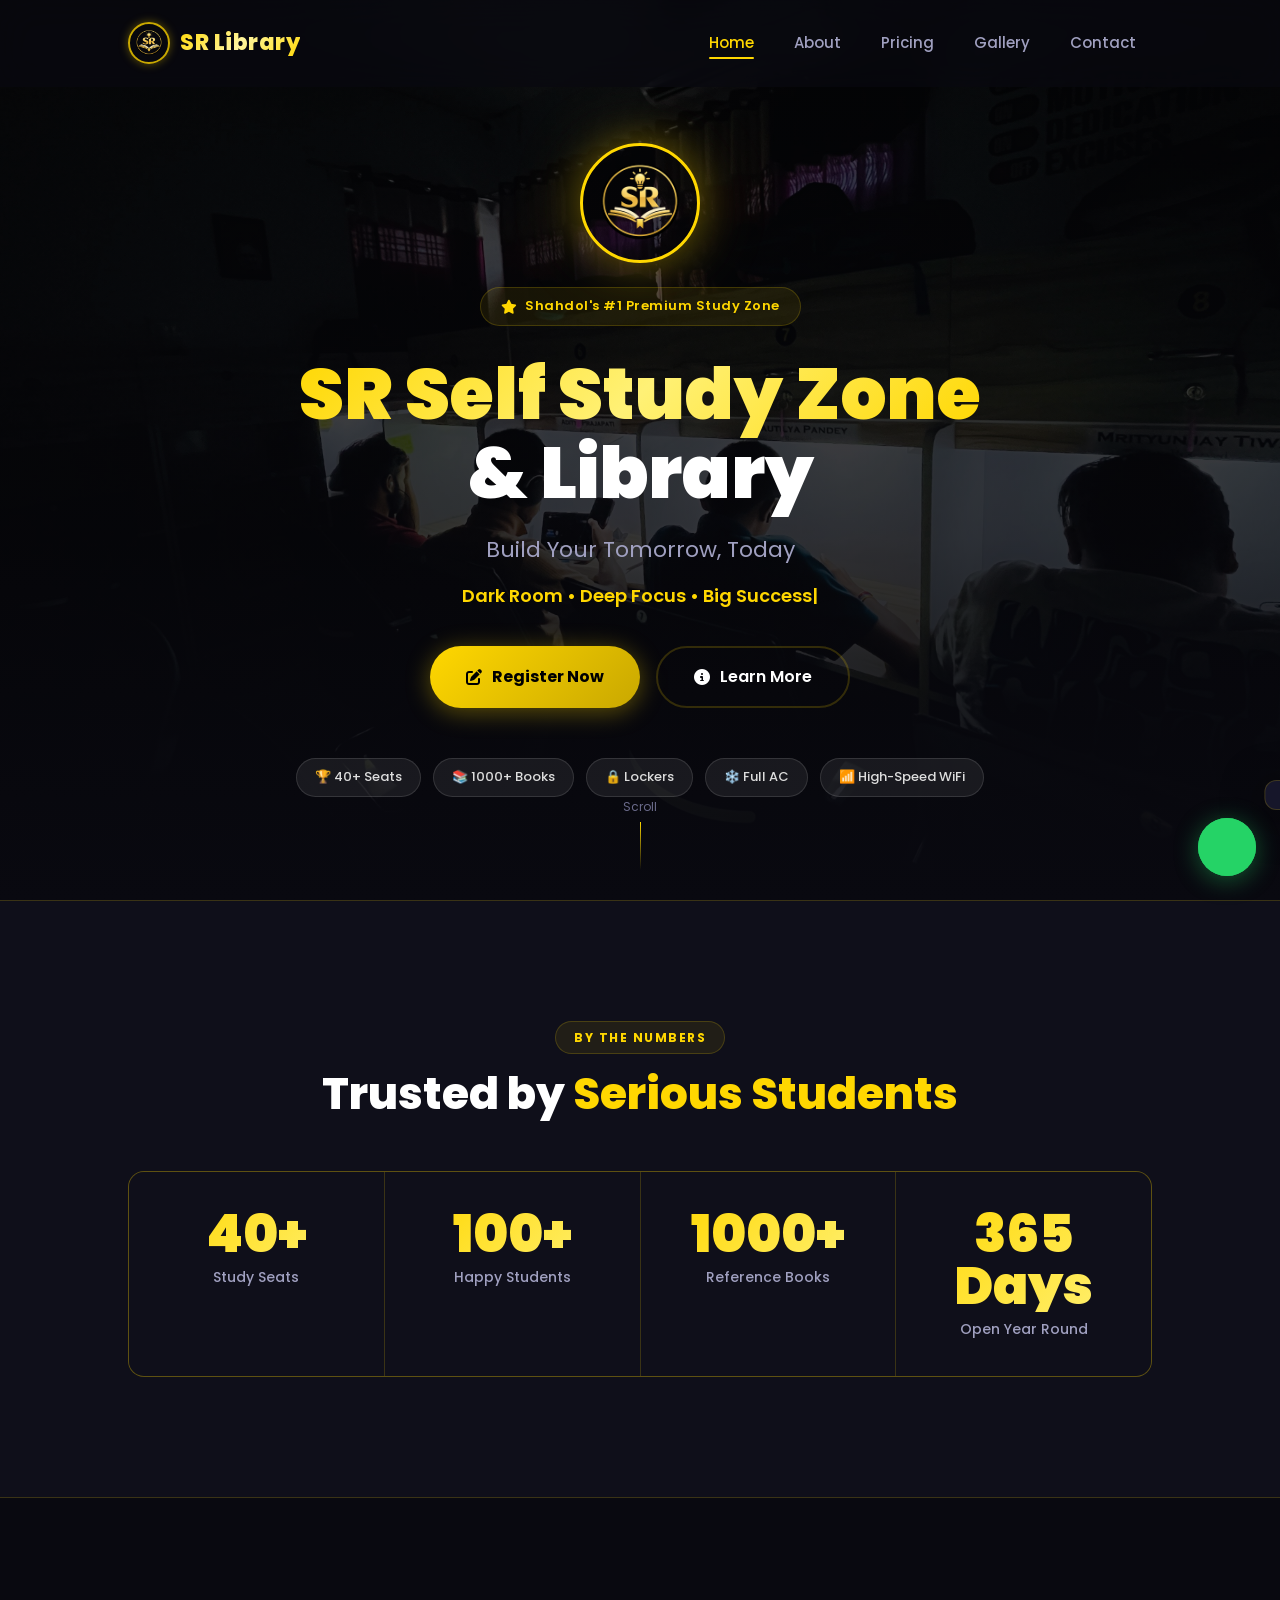
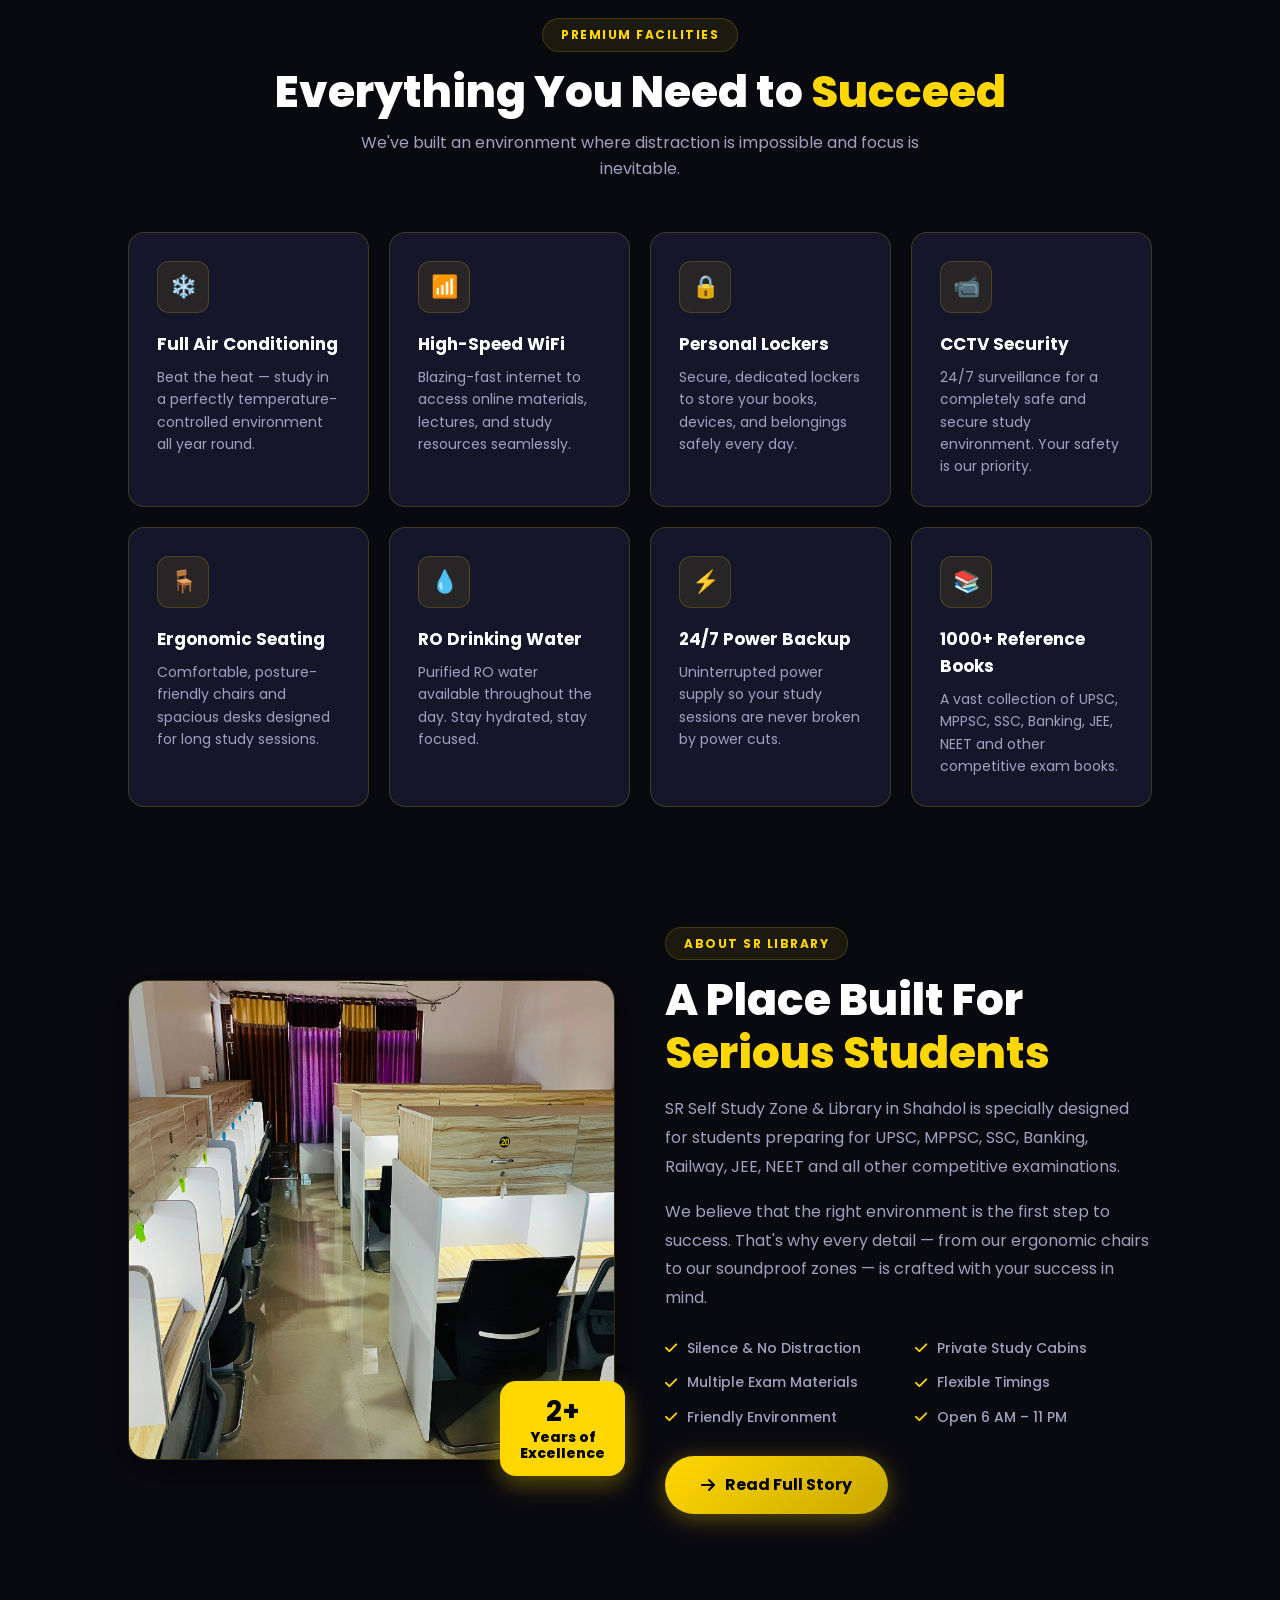
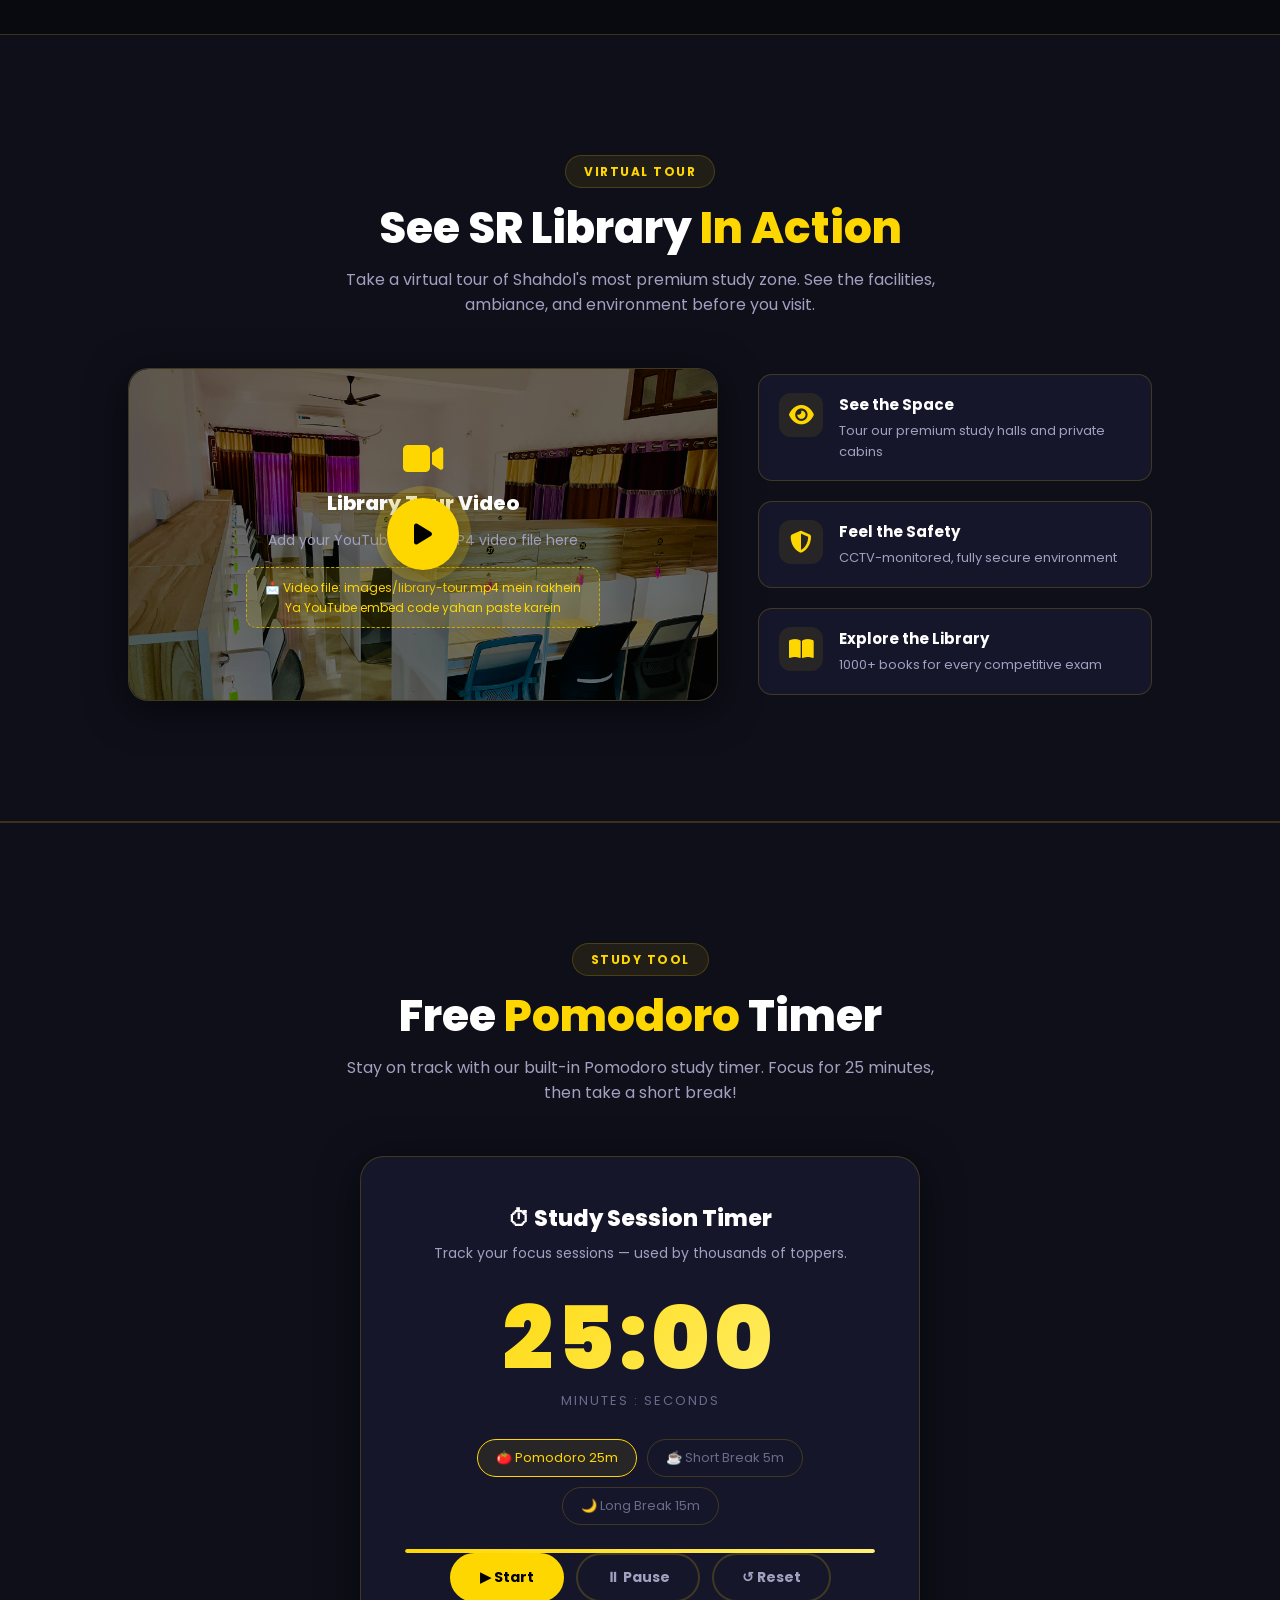
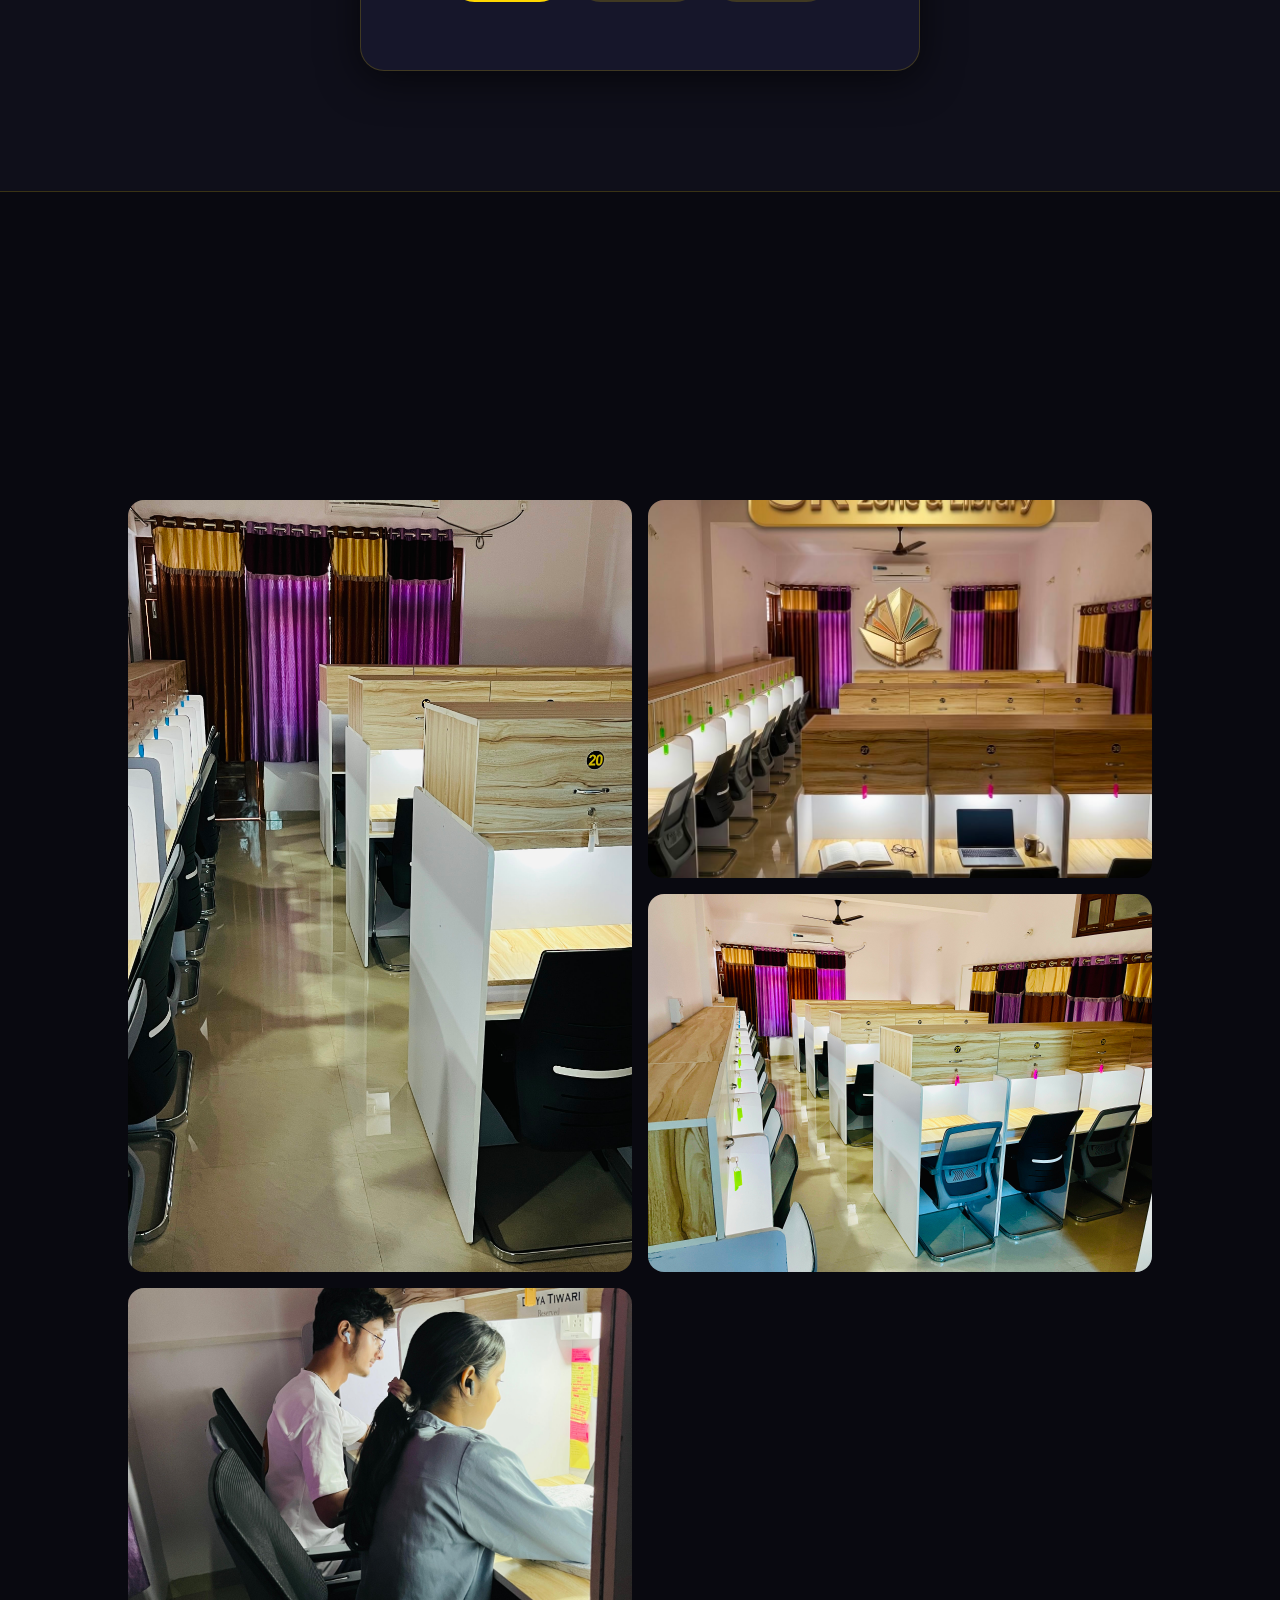
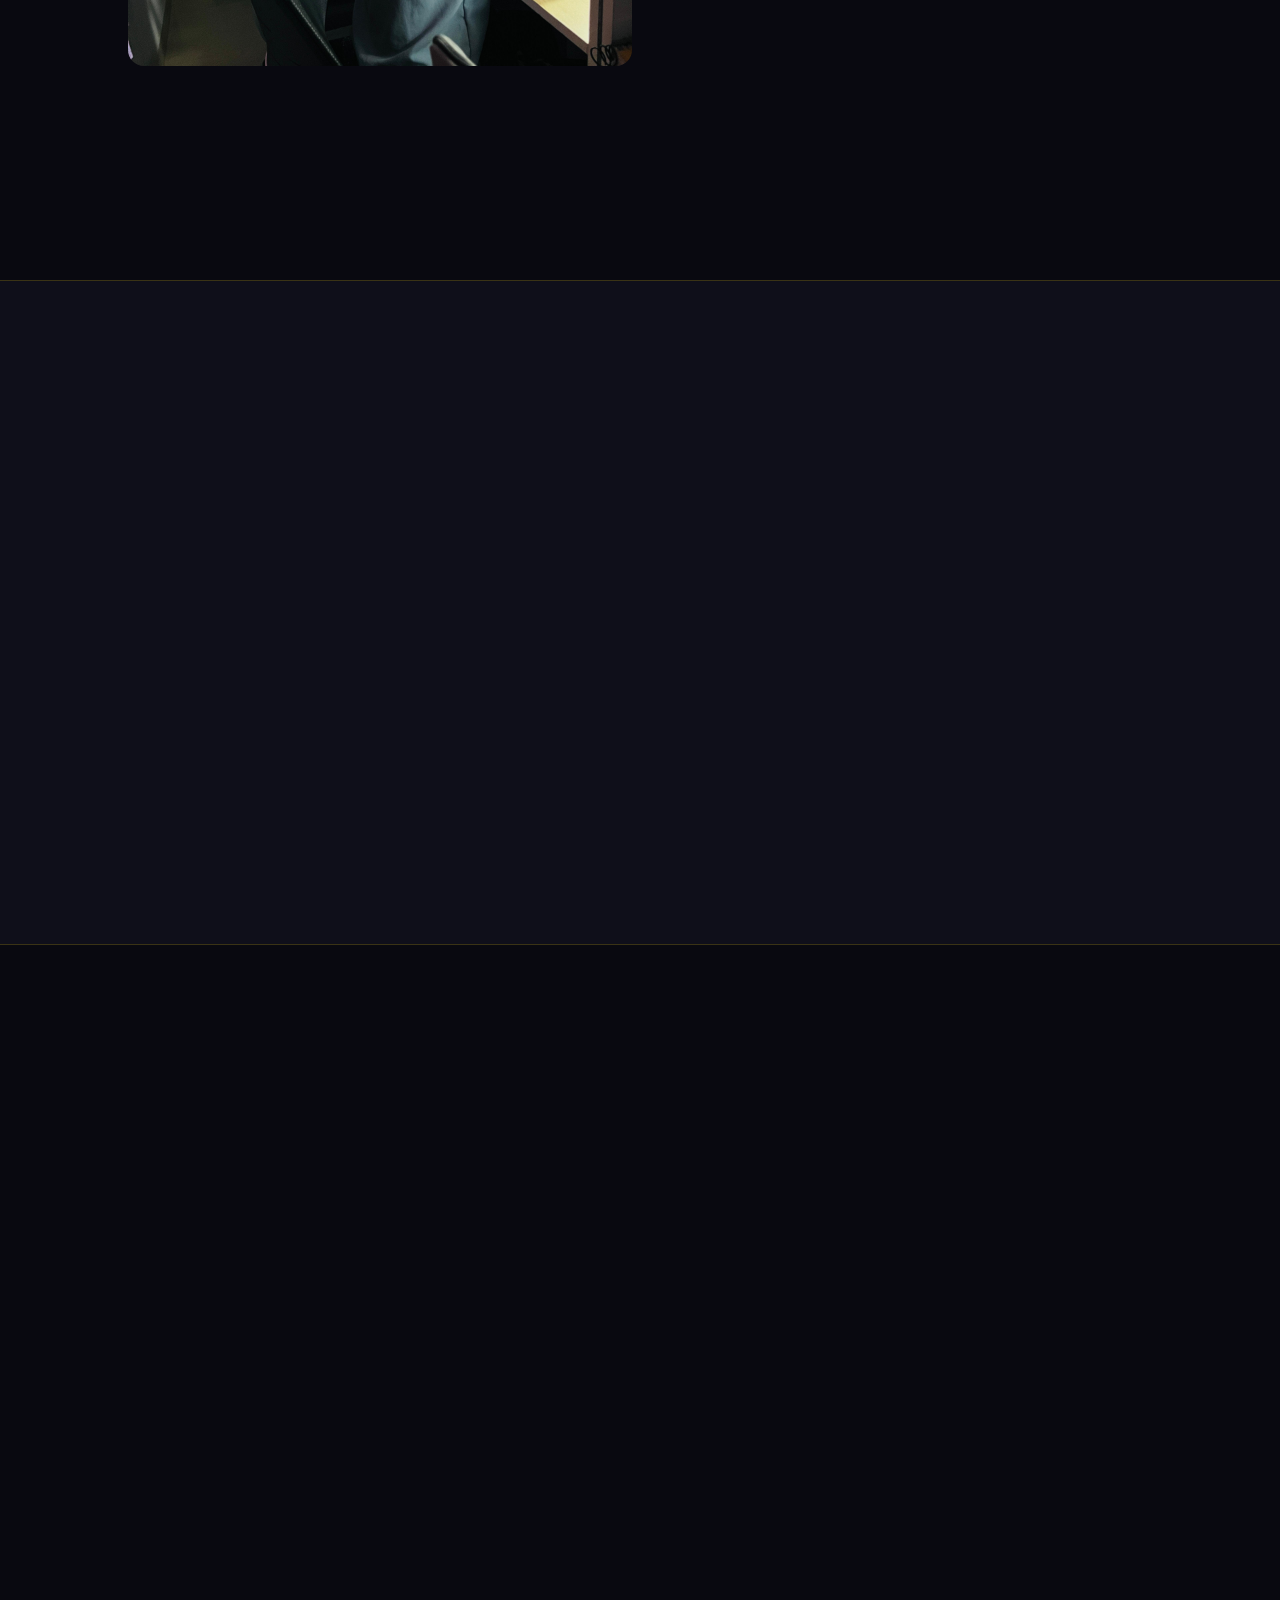
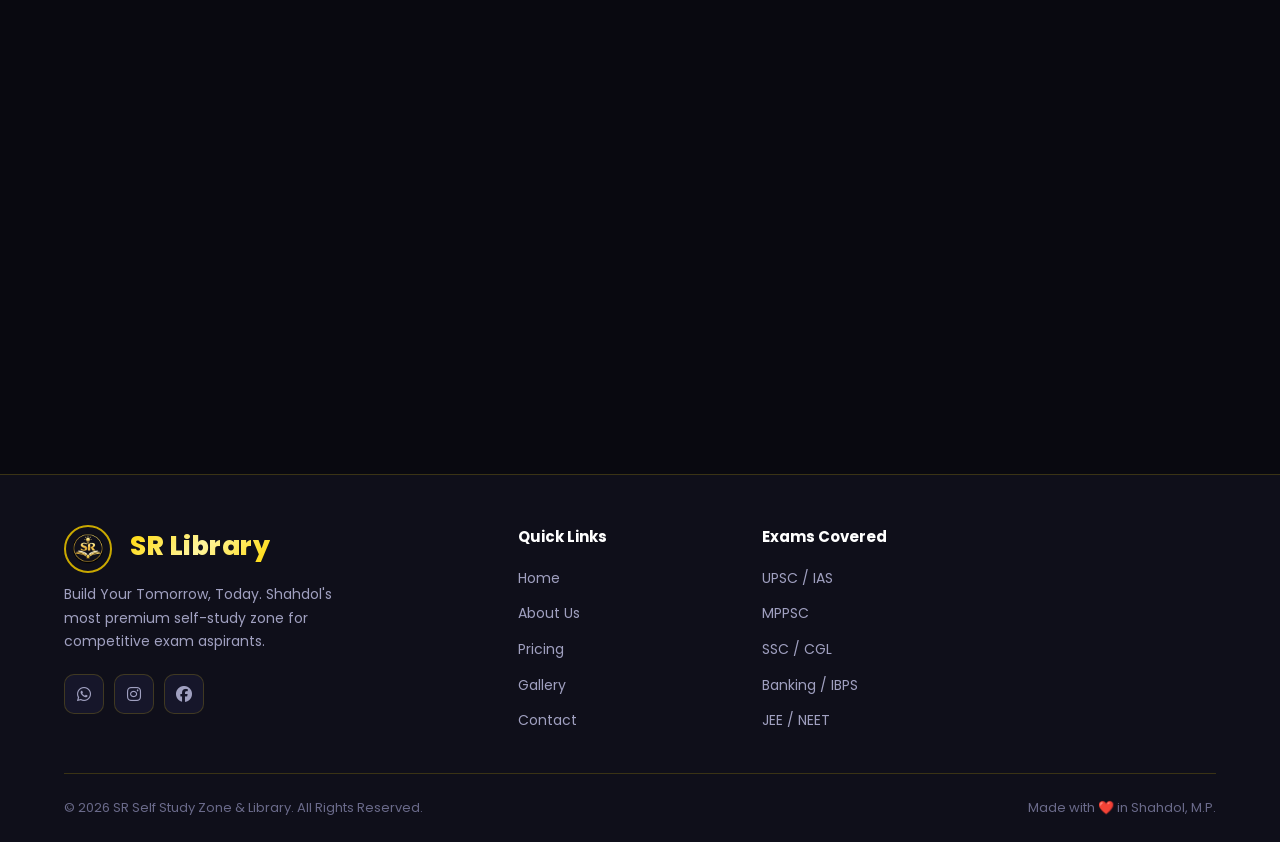
==== index.html @ 50613261 "Initial commit" ====
<!DOCTYPE html>
<html lang="en">

<head>
    <meta charset="UTF-8">
    <meta name="viewport" content="width=device-width, initial-scale=1.0">
    <meta name="description" content="SR Self Study Zone & Library — Shahdol's most premium self-study library with AC, WiFi, CCTV, lockers and 40+ seats. Build your tomorrow today.">
    <title>SR Self Study Zone & Library | Shahdol</title>
    <link rel="icon" href="images/favicon.jpg">
    <link rel="stylesheet" href="style.css">
    <link href="https://fonts.googleapis.com/css2?family=Poppins:wght@300;400;500;600;700;800;900&display=swap" rel="stylesheet">
    <link rel="stylesheet" href="https://cdnjs.cloudflare.com/ajax/libs/font-awesome/6.5.1/css/all.min.css">
</head>

<body>

<!-- WhatsApp Float -->
<a href="https://wa.me/918103485288" class="whatsapp" target="_blank" aria-label="Chat on WhatsApp">
    <div class="whatsapp-pulse"></div>
    <i class="fa-brands fa-whatsapp"></i>
</a>

<!-- Back to Top -->
<button class="back-to-top" id="backTop" aria-label="Back to top">
    <i class="fa-solid fa-chevron-up"></i>
</button>

<!-- Toast -->
<div class="toast"></div>

<!-- Lightbox -->
<div class="lightbox" id="lightbox">
    <button class="lightbox-close"><i class="fa-solid fa-xmark"></i></button>
    <img src="" alt="Gallery Image">
</div>

<!-- Mobile Menu -->
<div class="mobile-menu" id="mobileMenu">
    <button class="menu-close"><i class="fa-solid fa-xmark"></i></button>
    <a href="index.html" aria-current="page">Home</a>
    <a href="about.html">About</a>
    <a href="pricing.html">Pricing</a>
    <a href="gallery.html">Gallery</a>
    <a href="contact.html">Contact</a>
</div>

<!-- Navbar -->
<nav class="navbar" id="navbar">
    <a href="index.html" class="logo-link">
        <img src="images/logo.jpg" alt="SR Self Study Zone & Library Logo" class="nav-logo-img">
        <span class="logo">SR Library</span>
    </a>
    <div class="nav-links">
        <a href="index.html" aria-current="page">Home</a>
        <a href="about.html">About</a>
        <a href="pricing.html">Pricing</a>
        <a href="gallery.html">Gallery</a>
        <a href="contact.html">Contact</a>
    </div>
    <button class="hamburger" aria-label="Menu">
        <span></span><span></span><span></span>
    </button>
</nav>

<!-- ────────────────── HERO ────────────────── -->
<section class="hero" id="home">
    <div class="hero-bg"></div>
    <div class="hero-overlay"></div>
    <div class="particles" id="particles"></div>

    <div class="hero-content">
        <div class="hero-logo-wrap">
            <img src="images/logo.jpg" alt="SR Self Study Zone & Library" class="hero-logo">
        </div>

        <div class="hero-badge">
            <i class="fa-solid fa-star"></i>
            Shahdol's #1 Premium Study Zone
        </div>

        <h1>
            <span class="highlight">SR Self Study Zone</span><br>
            &amp; Library
        </h1>

        <p class="hero-tagline">Build Your Tomorrow, Today</p>

        <div class="typing-wrapper">
            <span class="typing-text"></span><span class="typing-cursor">|</span>
        </div>

        <div class="hero-actions">
            <a href="https://forms.gle/3rvWAvUfRWfmUg8c7" target="_blank" class="btn-primary" id="hero-register-btn">
                <i class="fa-solid fa-pen-to-square"></i>
                Register Now
            </a>
            <a href="about.html" class="btn-secondary" id="hero-learn-btn">
                <i class="fa-solid fa-circle-info"></i>
                Learn More
            </a>
        </div>

        <div class="hero-pills">
            <span>🏆 40+ Seats</span>
            <span>📚 1000+ Books</span>
            <span>🔒 Lockers</span>
            <span>❄️ Full AC</span>
            <span>📶 High-Speed WiFi</span>
        </div>
    </div>

    <div class="scroll-indicator">
        <span>Scroll</span>
        <div class="scroll-line"></div>
    </div>
</section>

<!-- ────────────────── STATS ────────────────── -->
<section class="stats-section section">
    <div class="section-header reveal">
        <span class="section-label">By the Numbers</span>
        <h2 class="section-title">Trusted by <span>Serious Students</span></h2>
    </div>
    <div class="stats-grid">
        <div class="stat-box reveal">
            <div class="stat-number" data-count="40" data-suffix="+">0+</div>
            <div class="stat-label">Study Seats</div>
        </div>
        <div class="stat-box reveal">
            <div class="stat-number" data-count="100" data-suffix="+">0+</div>
            <div class="stat-label">Happy Students</div>
        </div>
        <div class="stat-box reveal">
            <div class="stat-number" data-count="1000" data-suffix="+">0+</div>
            <div class="stat-label">Reference Books</div>
        </div>
        <div class="stat-box reveal">
            <div class="stat-number" data-count="365" data-suffix=" Days">0</div>
            <div class="stat-label">Open Year Round</div>
        </div>
    </div>
</section>

<!-- ────────────────── FEATURES ────────────────── -->
<section class="section" id="features">
    <div class="section-header reveal">
        <span class="section-label">Premium Facilities</span>
        <h2 class="section-title">Everything You Need to <span>Succeed</span></h2>
        <p class="section-sub">We've built an environment where distraction is impossible and focus is inevitable.</p>
    </div>
    <div class="features-grid">
        <div class="feature-card reveal">
            <div class="feature-icon">❄️</div>
            <h3>Full Air Conditioning</h3>
            <p>Beat the heat — study in a perfectly temperature-controlled environment all year round.</p>
        </div>
        <div class="feature-card reveal">
            <div class="feature-icon">📶</div>
            <h3>High-Speed WiFi</h3>
            <p>Blazing-fast internet to access online materials, lectures, and study resources seamlessly.</p>
        </div>
        <div class="feature-card reveal">
            <div class="feature-icon">🔒</div>
            <h3>Personal Lockers</h3>
            <p>Secure, dedicated lockers to store your books, devices, and belongings safely every day.</p>
        </div>
        <div class="feature-card reveal">
            <div class="feature-icon">📹</div>
            <h3>CCTV Security</h3>
            <p>24/7 surveillance for a completely safe and secure study environment. Your safety is our priority.</p>
        </div>
        <div class="feature-card reveal">
            <div class="feature-icon">🪑</div>
            <h3>Ergonomic Seating</h3>
            <p>Comfortable, posture-friendly chairs and spacious desks designed for long study sessions.</p>
        </div>
        <div class="feature-card reveal">
            <div class="feature-icon">💧</div>
            <h3>RO Drinking Water</h3>
            <p>Purified RO water available throughout the day. Stay hydrated, stay focused.</p>
        </div>
        <div class="feature-card reveal">
            <div class="feature-icon">⚡</div>
            <h3>24/7 Power Backup</h3>
            <p>Uninterrupted power supply so your study sessions are never broken by power cuts.</p>
        </div>
        <div class="feature-card reveal">
            <div class="feature-icon">📚</div>
            <h3>1000+ Reference Books</h3>
            <p>A vast collection of UPSC, MPPSC, SSC, Banking, JEE, NEET and other competitive exam books.</p>
        </div>
    </div>
</section>

<!-- ────────────────── ABOUT PREVIEW ────────────────── -->
<section class="section" style="padding-top:0" id="about-preview">
    <div class="about-grid">
        <div class="about-image-wrap reveal-left">
            <img src="images/gallery1.jpeg" alt="SR Library Study Room" loading="lazy">
            <div class="about-badge">
                <strong>2+</strong>
                Years of<br>Excellence
            </div>
        </div>
        <div class="about-text reveal-right">
            <span class="section-label">About SR Library</span>
            <h2 class="section-title">A Place Built For <span>Serious Students</span></h2>
            <p>SR Self Study Zone &amp; Library in Shahdol is specially designed for students preparing for UPSC, MPPSC, SSC, Banking, Railway, JEE, NEET and all other competitive examinations.</p>
            <p>We believe that the right environment is the first step to success. That's why every detail — from our ergonomic chairs to our soundproof zones — is crafted with your success in mind.</p>
            <ul class="about-checklist">
                <li><i class="fa-solid fa-check"></i> Silence &amp; No Distraction</li>
                <li><i class="fa-solid fa-check"></i> Private Study Cabins</li>
                <li><i class="fa-solid fa-check"></i> Multiple Exam Materials</li>
                <li><i class="fa-solid fa-check"></i> Flexible Timings</li>
                <li><i class="fa-solid fa-check"></i> Friendly Environment</li>
                <li><i class="fa-solid fa-check"></i> Open 6 AM – 11 PM</li>
            </ul>
            <div style="margin-top:28px">
                <a href="about.html" class="btn-primary" id="about-read-btn">
                    <i class="fa-solid fa-arrow-right"></i>
                    Read Full Story
                </a>
            </div>
        </div>
    </div>
</section>

<!-- ────────────────── VIDEO TOUR ────────────────── -->
<section class="section video-section" id="video-tour" style="background:var(--bg2);border-top:1px solid var(--border);border-bottom:1px solid var(--border)">
    <div class="section-header reveal">
        <span class="section-label">Virtual Tour</span>
        <h2 class="section-title">See SR Library <span>In Action</span></h2>
        <p class="section-sub">Take a virtual tour of Shahdol's most premium study zone. See the facilities, ambiance, and environment before you visit.</p>
    </div>
    <div class="video-container reveal">
        <div class="video-wrapper">
            <!-- 
                📌 VIDEO ADD KARNE KA TARIKA:
                Option 1 – YouTube video ke liye:
                  <iframe src="https://www.youtube.com/embed/YOUR_VIDEO_ID" frameborder="0" allowfullscreen></iframe>
                
                Option 2 – Apni video file ke liye (video images folder mein rakhein):
                  <video controls poster="images/gallery1.jpeg">
                    <source src="images/library-tour.mp4" type="video/mp4">
                  </video>
            -->
            <div class="video-placeholder" id="videoPlaceholder">
                <div class="video-play-ring">
                    <button class="video-play-btn" id="videoPlayBtn" aria-label="Play Video Tour">
                        <i class="fa-solid fa-play"></i>
                    </button>
                </div>
                <div class="video-placeholder-content">
                    <img src="images/gallery3.jpeg" alt="SR Library Virtual Tour" class="video-thumb">
                    <div class="video-overlay-text">
                        <i class="fa-solid fa-video"></i>
                        <h3>Library Tour Video</h3>
                        <p>Add your YouTube link or MP4 video file here</p>
                        <span class="video-hint">📩 Video file: images/library-tour.mp4 mein rakhein<br>Ya YouTube embed code yahan paste karein</span>
                    </div>
                </div>
            </div>
        </div>
        <div class="video-features">
            <div class="video-feat-item">
                <i class="fa-solid fa-eye"></i>
                <div>
                    <strong>See the Space</strong>
                    <p>Tour our premium study halls and private cabins</p>
                </div>
            </div>
            <div class="video-feat-item">
                <i class="fa-solid fa-shield-halved"></i>
                <div>
                    <strong>Feel the Safety</strong>
                    <p>CCTV-monitored, fully secure environment</p>
                </div>
            </div>
            <div class="video-feat-item">
                <i class="fa-solid fa-book-open"></i>
                <div>
                    <strong>Explore the Library</strong>
                    <p>1000+ books for every competitive exam</p>
                </div>
            </div>
        </div>
    </div>
</section>

<!-- ────────────────── STUDY TIMER ────────────────── -->
<section class="timer-section section">
    <div class="section-header reveal">
        <span class="section-label">Study Tool</span>
        <h2 class="section-title">Free <span>Pomodoro</span> Timer</h2>
        <p class="section-sub">Stay on track with our built-in Pomodoro study timer. Focus for 25 minutes, then take a short break!</p>
    </div>
    <div class="timer-card reveal">
        <h3>⏱ Study Session Timer</h3>
        <p>Track your focus sessions — used by thousands of toppers.</p>
        <div class="timer-display" id="timer-display">25:00</div>
        <div class="timer-label">MINUTES : SECONDS</div>
        <div class="timer-modes">
            <button class="timer-mode-btn active" data-mode="pomodoro">🍅 Pomodoro 25m</button>
            <button class="timer-mode-btn" data-mode="short-break">☕ Short Break 5m</button>
            <button class="timer-mode-btn" data-mode="long-break">🌙 Long Break 15m</button>
        </div>
        <div class="timer-progress"><div class="timer-bar" id="timer-bar"></div></div>
        <div class="timer-controls">
            <button class="timer-btn start" id="timer-start">▶ Start</button>
            <button class="timer-btn pause" id="timer-pause">⏸ Pause</button>
            <button class="timer-btn reset" id="timer-reset">↺ Reset</button>
        </div>
    </div>
</section>

<!-- ────────────────── GALLERY PREVIEW ────────────────── -->
<section class="section" id="gallery-preview">
    <div class="section-header reveal">
        <span class="section-label">Gallery</span>
        <h2 class="section-title">See Our <span>Study Environment</span></h2>
        <p class="section-sub">A peek inside Shahdol's most premium self-study zone.</p>
    </div>
    <div class="gallery-grid">
        <div class="gallery-item reveal">
            <img src="images/gallery1.jpeg" alt="Study Hall" loading="lazy">
            <div class="gallery-overlay"><span>📚 Study Hall</span></div>
            <div class="gallery-zoom"><i class="fa-solid fa-expand"></i></div>
        </div>
        <div class="gallery-item reveal">
            <img src="images/gallery2.jpeg" alt="Reference Books" loading="lazy">
            <div class="gallery-overlay"><span>📖 Reference Books</span></div>
            <div class="gallery-zoom"><i class="fa-solid fa-expand"></i></div>
        </div>
        <div class="gallery-item reveal">
            <img src="images/gallery3.jpeg" alt="Private Cabin" loading="lazy">
            <div class="gallery-overlay"><span>🪑 Private Study Cabin</span></div>
            <div class="gallery-zoom"><i class="fa-solid fa-expand"></i></div>
        </div>
        <div class="gallery-item reveal">
            <img src="images/gallery4.jpeg" alt="Library Entrance" loading="lazy">
            <div class="gallery-overlay"><span>🏛️ Library Entrance</span></div>
            <div class="gallery-zoom"><i class="fa-solid fa-expand"></i></div>
        </div>
    </div>
    <div style="text-align:center;margin-top:32px" class="reveal">
        <a href="gallery.html" class="btn-secondary" id="view-gallery-btn">
            <i class="fa-solid fa-images"></i>
            View Full Gallery
        </a>
    </div>
</section>

<!-- ────────────────── TESTIMONIALS ────────────────── -->
<section class="section" id="testimonials" style="background:var(--bg2);border-top:1px solid var(--border);border-bottom:1px solid var(--border)">
    <div class="section-header reveal">
        <span class="section-label">Student Reviews</span>
        <h2 class="section-title">What Our <span>Students Say</span></h2>
        <p class="section-sub">Real feedback from students who achieved their goals with us.</p>
    </div>
    <div class="testimonials-wrapper reveal">
        <div class="testimonials-track">
            <div class="testimonial-card">
                <div class="testimonial-stars">★★★★★</div>
                <blockquote>Best study environment in Shahdol. The silence and AC makes it easy to study for 10+ hours. I cracked my SSC exam after joining SR Library!</blockquote>
                <div class="testimonial-author">
                    <div class="t-avatar">R</div>
                    <div>
                        <div class="t-name">Rahul Sharma</div>
                        <div class="t-role">SSC CGL Selected</div>
                    </div>
                </div>
            </div>
            <div class="testimonial-card">
                <div class="testimonial-stars">★★★★★</div>
                <blockquote>The lockers, fast WiFi, and RO water — everything is top class. A true premium experience at an affordable price. Highly recommended to all aspirants!</blockquote>
                <div class="testimonial-author">
                    <div class="t-avatar">P</div>
                    <div>
                        <div class="t-name">Priya Mishra</div>
                        <div class="t-role">MPPSC Aspirant</div>
                    </div>
                </div>
            </div>
            <div class="testimonial-card">
                <div class="testimonial-stars">★★★★★</div>
                <blockquote>I love the Full Day plan — sitting here from 6 AM to 11 PM with my reserved seat gives me a sense of ownership. My productivity shot up 3x!</blockquote>
                <div class="testimonial-author">
                    <div class="t-avatar">A</div>
                    <div>
                        <div class="t-name">Amit Patel</div>
                        <div class="t-role">UPSC Aspirant</div>
                    </div>
                </div>
            </div>
            <div class="testimonial-card">
                <div class="testimonial-stars">★★★★★</div>
                <blockquote>The 1000+ reference books saved me thousands of rupees. No need to buy expensive books — everything is right there. Plus the atmosphere is incredibly focused.</blockquote>
                <div class="testimonial-author">
                    <div class="t-avatar">S</div>
                    <div>
                        <div class="t-name">Sneha Gupta</div>
                        <div class="t-role">Banking Exam Cleared</div>
                    </div>
                </div>
            </div>
        </div>
    </div>
    <div class="testimonial-controls reveal">
        <div class="t-dot active"></div>
        <div class="t-dot"></div>
    </div>
</section>

<!-- ────────────────── PRICING PREVIEW ────────────────── -->
<section class="section" id="pricing-preview">
    <div class="section-header reveal">
        <span class="section-label">Library Plans</span>
        <h2 class="section-title">Affordable Plans for <span>Every Student</span></h2>
        <p class="section-sub">Choose the plan that fits your study schedule. Registration fee ₹150 (one time only).</p>
    </div>
    <div class="pricing-grid">
        <div class="price-card reveal">
            <div class="price-icon">🌅</div>
            <h3>4 Hours</h3>
            <div class="price-row"><span>1 Month</span><span class="amount">₹500</span></div>
            <div class="price-row"><span>2 Months</span><span class="amount">₹900</span></div>
            <div class="price-row"><span>3 Months</span><span class="amount">₹1300</span></div>
            <a href="https://forms.gle/3rvWAvUfRWfmUg8c7" target="_blank" class="price-cta" id="price-4hr-btn">Register</a>
        </div>
        <div class="price-card reveal">
            <div class="price-icon">☀️</div>
            <h3>6 Hours</h3>
            <div class="price-row"><span>1 Month</span><span class="amount">₹700</span></div>
            <div class="price-row"><span>2 Months</span><span class="amount">₹1300</span></div>
            <div class="price-row"><span>3 Months</span><span class="amount">₹1900</span></div>
            <a href="https://forms.gle/3rvWAvUfRWfmUg8c7" target="_blank" class="price-cta" id="price-6hr-btn">Register</a>
        </div>
        <div class="price-card reveal">
            <div class="price-icon">🌇</div>
            <h3>8 Hours</h3>
            <div class="price-row"><span>1 Month</span><span class="amount">₹900</span></div>
            <div class="price-row"><span>2 Months</span><span class="amount">₹1700</span></div>
            <div class="price-row"><span>3 Months</span><span class="amount">₹2500</span></div>
            <a href="https://forms.gle/3rvWAvUfRWfmUg8c7" target="_blank" class="price-cta" id="price-8hr-btn">Register</a>
        </div>
        <div class="price-card popular reveal">
            <div class="price-icon">🌟</div>
            <h3>Full Day</h3>
            <div class="price-row"><span>Unreserved 1M</span><span class="amount">₹1000</span></div>
            <div class="price-row"><span>Reserved 1M</span><span class="amount">₹1100</span></div>
            <div class="price-row"><span>Reserved 3M</span><span class="amount">₹3000</span></div>
            <a href="fullday.html" class="price-cta" id="price-fullday-btn">View Details</a>
        </div>
    </div>
</section>

<!-- ────────────────── CTA BANNER ────────────────── -->
<section class="cta-banner reveal">
    <div class="cta-banner-content">
        <img src="images/logo.jpg" alt="SR Library Logo" class="cta-logo">
        <div class="cta-text">
            <h2>Ready to Start Your <span>Success Journey?</span></h2>
            <p>Join 100+ students already studying at SR Self Study Zone & Library, Shahdol</p>
        </div>
        <div class="cta-actions">
            <a href="https://forms.gle/3rvWAvUfRWfmUg8c7" target="_blank" class="btn-primary" id="cta-register-btn">
                <i class="fa-solid fa-pen-to-square"></i> Register Now
            </a>
            <a href="https://wa.me/918103485288" target="_blank" class="btn-secondary" id="cta-whatsapp-btn">
                <i class="fa-brands fa-whatsapp"></i> WhatsApp Us
            </a>
        </div>
    </div>
</section>

<!-- ────────────────── FOOTER ────────────────── -->
<footer class="footer">
    <div class="footer-grid">
        <div class="footer-brand">
            <a href="index.html" class="logo-link">
                <img src="images/logo.jpg" alt="SR Library Logo" class="footer-logo-img">
                <div class="logo" style="display:inline-block">SR Library</div>
            </a>
            <p>Build Your Tomorrow, Today. Shahdol's most premium self-study zone for competitive exam aspirants.</p>
            <div class="footer-social">
                <a href="https://wa.me/918103485288" class="social-btn" target="_blank" aria-label="WhatsApp"><i class="fa-brands fa-whatsapp"></i></a>
                <a href="#" class="social-btn" aria-label="Instagram"><i class="fa-brands fa-instagram"></i></a>
                <a href="#" class="social-btn" aria-label="Facebook"><i class="fa-brands fa-facebook"></i></a>
            </div>
        </div>
        <div class="footer-col">
            <h4>Quick Links</h4>
            <ul>
                <li><a href="index.html">Home</a></li>
                <li><a href="about.html">About Us</a></li>
                <li><a href="pricing.html">Pricing</a></li>
                <li><a href="gallery.html">Gallery</a></li>
                <li><a href="contact.html">Contact</a></li>
            </ul>
        </div>
        <div class="footer-col">
            <h4>Exams Covered</h4>
            <ul>
                <li><a href="#">UPSC / IAS</a></li>
                <li><a href="#">MPPSC</a></li>
                <li><a href="#">SSC / CGL</a></li>
                <li><a href="#">Banking / IBPS</a></li>
                <li><a href="#">JEE / NEET</a></li>
            </ul>
        </div>
    </div>
    <div class="footer-bottom">
        <span>© 2026 SR Self Study Zone &amp; Library. All Rights Reserved.</span>
        <span>Made with ❤️ in Shahdol, M.P.</span>
    </div>
</footer>

<script src="mobile.js"></script>
</body>
</html>
---- style.css ----
/* ============================================================
   SR LIBRARY — PREMIUM REDESIGN | MOBILE-FIRST CSS
   ============================================================ */

/* Google Font */
@import url('https://fonts.googleapis.com/css2?family=Poppins:wght@300;400;500;600;700;800;900&display=swap');

/* ── Variables ── */
:root {
    --gold:        #FFD700;
    --gold-dim:    #c9a800;
    --gold-glow:   rgba(255, 215, 0, 0.35);
    --gold-glow2:  rgba(255, 215, 0, 0.08);
    --bg:          #090910;
    --bg2:         #0f0f1a;
    --bg3:         #13131f;
    --card:        #16162a;
    --card2:       #1c1c30;
    --border:      rgba(255, 215, 0, 0.18);
    --text:        #ffffff;
    --text-muted:  #a0a0c0;
    --text-dim:    #6a6a8a;
    --radius:      16px;
    --shadow:      0 8px 40px rgba(0, 0, 0, 0.6);
}

/* ── Reset ── */
*, *::before, *::after {
    margin: 0; padding: 0;
    box-sizing: border-box;
}

html { scroll-behavior: smooth; }

body {
    font-family: 'Poppins', sans-serif;
    background: var(--bg);
    color: var(--text);
    overflow-x: hidden;
    line-height: 1.6;
}

img { display: block; width: 100%; }
a  { text-decoration: none; color: inherit; }
ul { list-style: none; }

/* ── Scrollbar ── */
::-webkit-scrollbar { width: 6px; }
::-webkit-scrollbar-track { background: var(--bg2); }
::-webkit-scrollbar-thumb { background: var(--gold-dim); border-radius: 99px; }

/* ============================================================
   NAVBAR
   ============================================================ */
.navbar {
    position: fixed; top: 0; left: 0; right: 0;
    z-index: 1000;
    display: flex;
    align-items: center;
    justify-content: space-between;
    padding: 18px 5%;
    background: rgba(9, 9, 16, 0.7);
    backdrop-filter: blur(18px);
    -webkit-backdrop-filter: blur(18px);
    border-bottom: 1px solid transparent;
    transition: border-color .4s, background .4s;
}
.navbar.scrolled {
    background: rgba(9, 9, 16, 0.95);
    border-bottom-color: var(--border);
}

/* Logo link wrapper in navbar */
.logo-link {
    display: flex; align-items: center; gap: 10px;
    text-decoration: none;
    flex-shrink: 0;
}
.nav-logo-img {
    width: 42px; height: 42px;
    border-radius: 50%;
    object-fit: cover;
    border: 2px solid var(--gold-dim);
    box-shadow: 0 0 10px var(--gold-glow);
    transition: transform .3s, box-shadow .3s;
    flex-shrink: 0;
}
.logo-link:hover .nav-logo-img {
    transform: scale(1.08);
    box-shadow: 0 0 20px var(--gold-glow);
}

.logo {
    font-size: 22px; font-weight: 800;
    letter-spacing: .5px;
    background: linear-gradient(135deg, var(--gold), #fff59d, var(--gold));
    -webkit-background-clip: text;
    -webkit-text-fill-color: transparent;
    background-clip: text;
    flex-shrink: 0;
}

/* Desktop nav */
.nav-links {
    display: none;
    gap: 8px;
}
.nav-links a {
    padding: 8px 16px;
    border-radius: 8px;
    font-size: 15px; font-weight: 500;
    color: var(--text-muted);
    transition: color .3s, background .3s;
    position: relative;
}
.nav-links a::after {
    content: '';
    position: absolute; bottom: 4px; left: 50%; right: 50%;
    height: 2px; background: var(--gold);
    transition: left .3s, right .3s;
    border-radius: 2px;
}
.nav-links a:hover,
.nav-links a[aria-current="page"] {
    color: var(--gold);
}
.nav-links a[aria-current="page"]::after,
.nav-links a:hover::after {
    left: 16px; right: 16px;
}

/* Hamburger */
.hamburger {
    display: flex; flex-direction: column;
    gap: 5px; padding: 8px;
    background: none; border: none; cursor: pointer;
    z-index: 1100;
}
.hamburger span {
    display: block; width: 24px; height: 2px;
    background: var(--gold); border-radius: 2px;
    transition: transform .35s, opacity .35s;
}
.hamburger.active span:nth-child(1) { transform: rotate(45deg) translate(5px, 5px); }
.hamburger.active span:nth-child(2) { opacity: 0; transform: scaleX(0); }
.hamburger.active span:nth-child(3) { transform: rotate(-45deg) translate(5px, -5px); }

/* Mobile menu */
.mobile-menu {
    position: fixed;
    top: 0; left: 0; right: 0;
    height: 100vh;
    background: rgba(9, 9, 16, 0.97);
    backdrop-filter: blur(24px);
    display: flex; flex-direction: column;
    align-items: center; justify-content: center;
    gap: 16px;
    z-index: 1050;
    transform: translateX(100%);
    transition: transform .4s cubic-bezier(.77,0,.175,1);
}
.mobile-menu.active { transform: translateX(0); }
.mobile-menu a {
    font-size: 28px; font-weight: 700;
    color: var(--text-muted); padding: 12px 40px;
    border-radius: var(--radius);
    transition: color .3s, background .3s;
}
.mobile-menu a:hover,
.mobile-menu a[aria-current="page"] {
    color: var(--gold);
    background: var(--gold-glow2);
}
.mobile-menu .menu-close {
    position: absolute; top: 20px; right: 24px;
    font-size: 32px; color: var(--gold);
    background: none; border: none; cursor: pointer;
    line-height: 1;
}

/* ============================================================
   HERO
   ============================================================ */
.hero {
    position: relative;
    min-height: 100vh;
    display: flex; align-items: center; justify-content: center;
    text-align: center;
    overflow: hidden;
    padding: 100px 5% 60px;
}

.hero-bg {
    position: absolute; inset: 0;
    background: url('images/hero.jpeg') center/cover no-repeat;
    transform: scale(1.1);
    transition: transform 8s ease;
    filter: brightness(.4);
}
.hero:hover .hero-bg { transform: scale(1); }

.hero-overlay {
    position: absolute; inset: 0;
    background: linear-gradient(
        to bottom,
        rgba(9,9,16,.2) 0%,
        rgba(9,9,16,.5) 60%,
        rgba(9,9,16,1) 100%
    );
}

/* Floating particles */
.particles { position: absolute; inset: 0; pointer-events: none; }
.particle {
    position: absolute;
    border-radius: 50%;
    background: var(--gold);
    opacity: 0;
    animation: floatUp var(--dur, 6s) var(--delay, 0s) infinite ease-in;
}
@keyframes floatUp {
    0%   { transform: translateY(0) scale(1); opacity: .6; }
    100% { transform: translateY(-80vh) scale(0.3); opacity: 0; }
}

.hero-content {
    position: relative; z-index: 2;
    max-width: 880px;
}

/* Hero Logo */
.hero-logo-wrap {
    margin-bottom: 24px;
    animation: fadeInDown .7s ease both;
}
.hero-logo {
    width: 120px; height: 120px;
    border-radius: 50%;
    object-fit: cover;
    border: 3px solid var(--gold);
    box-shadow: 0 0 40px var(--gold-glow), 0 0 80px rgba(255,215,0,.15);
    margin: 0 auto;
    animation: logoPulse 3s ease-in-out infinite;
}
@keyframes logoPulse {
    0%, 100% { box-shadow: 0 0 30px var(--gold-glow); }
    50% { box-shadow: 0 0 60px var(--gold-glow), 0 0 100px rgba(255,215,0,.2); }
}

.hero-badge {
    display: inline-flex; align-items: center; gap: 8px;
    background: var(--gold-glow2);
    border: 1px solid var(--border);
    border-radius: 99px;
    padding: 8px 20px; margin-bottom: 28px;
    font-size: 13px; font-weight: 600; color: var(--gold);
    letter-spacing: .5px;
    animation: fadeInDown .7s ease forwards;
}
.hero-badge i { font-size: 14px; }

.hero h1 {
    font-size: clamp(32px, 7vw, 72px);
    font-weight: 900;
    line-height: 1.1;
    margin-bottom: 20px;
    animation: fadeInUp .8s .2s ease both;
}
.hero h1 .highlight {
    background: linear-gradient(135deg, var(--gold), #fff176, var(--gold));
    -webkit-background-clip: text; -webkit-text-fill-color: transparent;
    background-clip: text;
}

.hero-tagline {
    font-size: clamp(16px, 3vw, 22px);
    color: var(--text-muted); margin-bottom: 14px;
    animation: fadeInUp .8s .35s ease both;
}

.typing-wrapper {
    font-size: clamp(15px, 2.5vw, 18px);
    color: var(--gold); font-weight: 600;
    margin-bottom: 36px;
    min-height: 28px;
    animation: fadeInUp .8s .45s ease both;
}
.typing-cursor { animation: blink .7s infinite; }
@keyframes blink { 0%,100%{opacity:1} 50%{opacity:0} }

.hero-actions {
    display: flex; flex-wrap: wrap; gap: 16px;
    justify-content: center; margin-bottom: 50px;
    animation: fadeInUp .8s .55s ease both;
}

.btn-primary {
    display: inline-flex; align-items: center; gap: 10px;
    padding: 16px 36px; border-radius: 99px;
    background: linear-gradient(135deg, var(--gold), var(--gold-dim));
    color: #000; font-weight: 700; font-size: 16px;
    box-shadow: 0 4px 24px var(--gold-glow);
    transition: transform .3s, box-shadow .3s;
}
.btn-primary:hover {
    transform: translateY(-4px);
    box-shadow: 0 8px 36px var(--gold-glow);
}

.btn-secondary {
    display: inline-flex; align-items: center; gap: 10px;
    padding: 16px 36px; border-radius: 99px;
    border: 2px solid var(--border);
    color: var(--text); font-weight: 600; font-size: 16px;
    backdrop-filter: blur(10px);
    transition: border-color .3s, color .3s, background .3s;
}
.btn-secondary:hover {
    border-color: var(--gold); color: var(--gold);
    background: var(--gold-glow2);
}

.hero-pills {
    display: flex; flex-wrap: wrap; gap: 12px;
    justify-content: center;
    animation: fadeInUp .8s .65s ease both;
}
.hero-pills span {
    background: rgba(255,255,255,.07);
    border: 1px solid rgba(255,255,255,.12);
    backdrop-filter: blur(10px);
    padding: 8px 18px; border-radius: 99px;
    font-size: 13px; font-weight: 500; color: #ddd;
}

/* scroll indicator */
.scroll-indicator {
    position: absolute; bottom: 30px; left: 50%;
    transform: translateX(-50%);
    display: flex; flex-direction: column; align-items: center; gap: 6px;
    font-size: 12px; color: var(--text-dim); z-index: 2;
    animation: fadeIn 1s 1s ease both;
}
.scroll-line {
    width: 1px; height: 48px;
    background: linear-gradient(to bottom, var(--gold), transparent);
    animation: scrollPulse 1.5s infinite;
}
@keyframes scrollPulse {
    0%,100% { transform: scaleY(1); opacity: 1; }
    50% { transform: scaleY(.5); opacity: .4; }
}

/* ============================================================
   SECTION COMMONS
   ============================================================ */
.section { padding: 80px 5%; }
.section-header { text-align: center; margin-bottom: 50px; }
.section-label {
    display: inline-block;
    background: var(--gold-glow2); border: 1px solid var(--border);
    border-radius: 99px; padding: 6px 18px;
    font-size: 12px; font-weight: 700; color: var(--gold);
    letter-spacing: 1.5px; text-transform: uppercase;
    margin-bottom: 14px;
}
.section-title {
    font-size: clamp(26px, 5vw, 44px);
    font-weight: 800; line-height: 1.2;
}
.section-title span { color: var(--gold); }
.section-sub {
    margin-top: 12px; font-size: 16px; color: var(--text-muted);
    max-width: 600px; margin-left: auto; margin-right: auto;
}

/* Reveal on scroll */
.reveal {
    opacity: 0; transform: translateY(40px);
    transition: opacity .7s ease, transform .7s ease;
}
.reveal.visible { opacity: 1; transform: none; }
.reveal-left {
    opacity: 0; transform: translateX(-40px);
    transition: opacity .7s ease, transform .7s ease;
}
.reveal-left.visible { opacity: 1; transform: none; }
.reveal-right {
    opacity: 0; transform: translateX(40px);
    transition: opacity .7s ease, transform .7s ease;
}
.reveal-right.visible { opacity: 1; transform: none; }

/* ============================================================
   STATS BAR
   ============================================================ */
.stats-section {
    background: var(--bg2);
    border-top: 1px solid var(--border);
    border-bottom: 1px solid var(--border);
}
.stats-grid {
    display: grid;
    grid-template-columns: repeat(2, 1fr);
    gap: 1px;
    background: var(--border);
    border: 1px solid var(--border);
    border-radius: var(--radius);
    overflow: hidden;
}
.stat-box {
    background: var(--bg2);
    padding: 36px 20px;
    text-align: center;
    transition: background .3s;
    cursor: default;
}
.stat-box:hover { background: var(--card); }
.stat-number {
    font-size: clamp(34px, 7vw, 52px);
    font-weight: 900;
    background: linear-gradient(135deg, var(--gold), #fff176);
    -webkit-background-clip: text; -webkit-text-fill-color: transparent;
    background-clip: text;
    line-height: 1;
}
.stat-label { font-size: 14px; color: var(--text-muted); margin-top: 6px; font-weight: 500; }

/* ============================================================
   FEATURES / FACILITIES
   ============================================================ */
.features-grid {
    display: grid;
    grid-template-columns: 1fr;
    gap: 20px;
}
.feature-card {
    background: var(--card);
    border: 1px solid var(--border);
    border-radius: var(--radius);
    padding: 28px;
    transition: transform .3s, border-color .3s, box-shadow .3s;
    position: relative; overflow: hidden;
}
.feature-card::before {
    content: '';
    position: absolute; top: 0; left: 0; right: 0;
    height: 3px;
    background: linear-gradient(90deg, transparent, var(--gold), transparent);
    opacity: 0; transition: opacity .3s;
}
.feature-card:hover { transform: translateY(-6px); border-color: var(--gold-glow); box-shadow: 0 12px 40px rgba(0,0,0,.5); }
.feature-card:hover::before { opacity: 1; }
.feature-icon {
    width: 52px; height: 52px;
    border-radius: 12px;
    background: var(--gold-glow2); border: 1px solid var(--border);
    display: flex; align-items: center; justify-content: center;
    font-size: 22px; margin-bottom: 18px;
    transition: background .3s;
}
.feature-card:hover .feature-icon { background: var(--gold-glow); }
.feature-card h3 { font-size: 17px; font-weight: 700; margin-bottom: 8px; }
.feature-card p { font-size: 14px; color: var(--text-muted); line-height: 1.6; }

/* ============================================================
   ABOUT SECTION
   ============================================================ */
.about-grid {
    display: grid;
    grid-template-columns: 1fr;
    gap: 50px;
    align-items: center;
}
.about-image-wrap {
    position: relative;
}
.about-image-wrap img {
    border-radius: 20px;
    object-fit: cover;
    height: 360px;
    box-shadow: var(--shadow);
    border: 1px solid var(--border);
}
.about-badge {
    position: absolute; bottom: -16px; right: -10px;
    background: var(--gold);
    color: #000; font-weight: 800;
    padding: 14px 20px; border-radius: var(--radius);
    text-align: center; line-height: 1.2;
    font-size: 14px; box-shadow: 0 8px 24px var(--gold-glow);
}
.about-badge strong { font-size: 28px; display: block; }
.about-text .section-label { text-align: left; }
.about-text .section-title { text-align: left; }
.about-text .section-sub { text-align: left; margin: 0; }
.about-text p { color: var(--text-muted); margin: 16px 0; line-height: 1.8; }
.about-checklist { margin-top: 24px; display: grid; grid-template-columns: 1fr 1fr; gap: 12px; }
.about-checklist li {
    display: flex; align-items: center; gap: 10px;
    font-size: 14px; font-weight: 500; color: var(--text-muted);
}
.about-checklist li i { color: var(--gold); font-size: 14px; }

/* ============================================================
   STUDY TIMER (Dynamic Feature)
   ============================================================ */
.timer-section {
    background: var(--bg2);
    border-top: 1px solid var(--border);
    border-bottom: 1px solid var(--border);
}
.timer-card {
    max-width: 560px; margin: 0 auto;
    text-align: center;
    background: var(--card);
    border: 1px solid var(--border);
    border-radius: 24px; padding: 44px;
    box-shadow: var(--shadow);
}
.timer-card h3 { font-size: 22px; font-weight: 800; margin-bottom: 6px; }
.timer-card p { font-size: 14px; color: var(--text-muted); margin-bottom: 30px; }
.timer-display {
    font-size: clamp(56px, 12vw, 88px);
    font-weight: 900; letter-spacing: 4px;
    background: linear-gradient(135deg, var(--gold), #fff176);
    -webkit-background-clip: text; -webkit-text-fill-color: transparent;
    background-clip: text; line-height: 1; margin-bottom: 8px;
}
.timer-label { font-size: 13px; color: var(--text-dim); margin-bottom: 28px; letter-spacing: 2px; text-transform: uppercase; }
.timer-controls { display: flex; gap: 12px; justify-content: center; flex-wrap: wrap; margin-bottom: 24px; }
.timer-btn {
    padding: 12px 28px; border-radius: 99px;
    font-size: 14px; font-weight: 700; cursor: pointer;
    border: 2px solid var(--border); transition: .3s;
    font-family: inherit;
}
.timer-btn.start { background: var(--gold); color: #000; border-color: var(--gold); }
.timer-btn.start:hover { box-shadow: 0 4px 20px var(--gold-glow); transform: translateY(-2px); }
.timer-btn.pause { background: transparent; color: var(--text-muted); }
.timer-btn.pause:hover { border-color: var(--gold); color: var(--gold); }
.timer-btn.reset { background: transparent; color: var(--text-muted); }
.timer-btn.reset:hover { border-color: rgba(255,100,100,.5); color: #ff6464; }
.timer-modes { display: flex; gap: 10px; justify-content: center; flex-wrap: wrap; }
.timer-mode-btn {
    padding: 8px 18px; border-radius: 99px; border: 1px solid var(--border);
    background: transparent; color: var(--text-dim); font-size: 13px;
    cursor: pointer; font-family: inherit; transition: .3s;
}
.timer-mode-btn.active, .timer-mode-btn:hover {
    border-color: var(--gold); color: var(--gold); background: var(--gold-glow2);
}
.timer-progress {
    width: 100%; height: 4px; background: var(--border);
    border-radius: 2px; margin: 24px 0 0;
    overflow: hidden;
}
.timer-bar {
    height: 100%;
    background: linear-gradient(90deg, var(--gold), #fff176);
    border-radius: 2px;
    width: 100%;
    transition: width 1s linear;
}

/* ============================================================
   PRICING
   ============================================================ */
.pricing-grid {
    display: grid;
    grid-template-columns: 1fr;
    gap: 20px;
}
.price-card {
    background: var(--card);
    border: 1px solid var(--border);
    border-radius: 20px;
    padding: 32px;
    text-align: center;
    transition: transform .3s, box-shadow .3s, border-color .3s;
    position: relative; overflow: hidden;
}
.price-card.popular {
    border-color: var(--gold);
    background: linear-gradient(135deg, var(--card), rgba(255,215,0,.06));
}
.price-card.popular::before {
    content: '⭐ MOST POPULAR';
    position: absolute; top: 16px; right: 16px;
    font-size: 10px; font-weight: 800; letter-spacing: 1px;
    color: #000; background: var(--gold);
    padding: 4px 12px; border-radius: 99px;
}
.price-card:hover { transform: translateY(-8px); box-shadow: 0 20px 60px rgba(0,0,0,.5); border-color: var(--gold-glow); }
.price-icon { font-size: 40px; margin-bottom: 12px; }
.price-card h3 { font-size: 22px; font-weight: 800; color: var(--gold); margin-bottom: 24px; }
.price-row {
    display: flex; justify-content: space-between;
    padding: 10px 0; border-bottom: 1px solid var(--border);
    font-size: 15px; color: var(--text-muted);
}
.price-row:last-of-type { border-bottom: none; }
.price-row .amount { color: var(--text); font-weight: 700; }
.price-cta {
    display: block; margin-top: 24px;
    padding: 14px; border-radius: 12px;
    background: var(--gold-glow2); border: 1px solid var(--border);
    color: var(--gold); font-weight: 700;
    transition: .3s;
}
.price-card.popular .price-cta { background: var(--gold); color: #000; border-color: transparent; }
.price-cta:hover { transform: none; opacity: .85; }

/* ============================================================
   GALLERY
   ============================================================ */
.gallery-grid {
    display: grid;
    grid-template-columns: 1fr;
    gap: 16px;
}
.gallery-item {
    position: relative; border-radius: var(--radius);
    overflow: hidden; cursor: pointer;
    aspect-ratio: 4/3;
}
.gallery-item img {
    height: 100%; object-fit: cover;
    transition: transform .5s ease;
}
.gallery-item:hover img { transform: scale(1.08); }
.gallery-overlay {
    position: absolute; inset: 0;
    background: linear-gradient(to top, rgba(9,9,16,.85), transparent);
    opacity: 0; transition: opacity .4s;
    display: flex; align-items: flex-end; padding: 20px;
}
.gallery-item:hover .gallery-overlay { opacity: 1; }
.gallery-overlay span { font-size: 15px; font-weight: 600; color: var(--gold); }
.gallery-zoom {
    position: absolute; top: 14px; right: 14px;
    width: 36px; height: 36px; border-radius: 50%;
    background: rgba(255,215,0,.15);
    border: 1px solid var(--gold);
    display: flex; align-items: center; justify-content: center;
    font-size: 14px; color: var(--gold);
    opacity: 0; transition: opacity .4s;
}
.gallery-item:hover .gallery-zoom { opacity: 1; }

/* Lightbox */
.lightbox {
    position: fixed; inset: 0; z-index: 9999;
    background: rgba(0,0,0,.95);
    display: none; align-items: center; justify-content: center;
    padding: 20px;
}
.lightbox.active { display: flex; }
.lightbox img { max-width: 90vw; max-height: 85vh; border-radius: var(--radius); object-fit: contain; }
.lightbox-close {
    position: absolute; top: 20px; right: 24px;
    font-size: 32px; color: var(--gold); cursor: pointer;
    background: none; border: none; line-height: 1;
}

/* ============================================================
   TESTIMONIALS
   ============================================================ */
.testimonials-wrapper {
    position: relative; overflow: hidden;
}
.testimonials-track {
    display: flex; gap: 20px;
    transition: transform .5s cubic-bezier(.77,0,.175,1);
    will-change: transform;
}
.testimonial-card {
    min-width: calc(100% - 0px);
    background: var(--card);
    border: 1px solid var(--border);
    border-radius: 20px; padding: 32px;
    flex-shrink: 0;
}
.testimonial-stars { color: var(--gold); font-size: 16px; margin-bottom: 14px; }
.testimonial-card blockquote { font-size: 16px; line-height: 1.7; color: var(--text-muted); margin-bottom: 20px; font-style: italic; }
.testimonial-card blockquote::before { content: '"'; color: var(--gold); font-size: 40px; line-height: .5; vertical-align: -18px; margin-right: 4px; }
.testimonial-author { display: flex; align-items: center; gap: 12px; }
.t-avatar {
    width: 44px; height: 44px; border-radius: 50%;
    background: linear-gradient(135deg, var(--gold), var(--gold-dim));
    display: flex; align-items: center; justify-content: center;
    font-weight: 800; font-size: 18px; color: #000;
}
.t-name { font-weight: 700; font-size: 15px; }
.t-role { font-size: 13px; color: var(--text-dim); }
.testimonial-controls {
    display: flex; gap: 10px; justify-content: center; margin-top: 24px;
}
.t-dot {
    width: 8px; height: 8px; border-radius: 99px;
    background: var(--border); cursor: pointer; transition: .3s;
}
.t-dot.active { width: 24px; background: var(--gold); }

/* ============================================================
   CONTACT
   ============================================================ */
.contact-grid {
    display: grid; grid-template-columns: 1fr; gap: 30px;
}
.contact-info {
    background: var(--card); border: 1px solid var(--border);
    border-radius: 20px; padding: 32px;
}
.contact-info h3 { font-size: 22px; font-weight: 800; margin-bottom: 8px; }
.contact-info p { color: var(--text-muted); font-size: 14px; margin-bottom: 28px; }
.contact-item {
    display: flex; gap: 16px;
    padding: 16px 0; border-bottom: 1px solid var(--border);
}
.contact-item:last-child { border-bottom: none; }
.contact-icon {
    width: 44px; height: 44px; border-radius: 12px; flex-shrink: 0;
    background: var(--gold-glow2); border: 1px solid var(--border);
    display: flex; align-items: center; justify-content: center;
    font-size: 18px; color: var(--gold);
}
.contact-detail strong { font-size: 14px; font-weight: 700; display: block; margin-bottom: 3px; }
.contact-detail span { font-size: 14px; color: var(--text-muted); }
.contact-form {
    background: var(--card); border: 1px solid var(--border);
    border-radius: 20px; padding: 32px;
}
.contact-form h3 { font-size: 20px; font-weight: 800; margin-bottom: 22px; }
.form-group { margin-bottom: 16px; }
.form-group label { font-size: 13px; font-weight: 600; color: var(--text-muted); display: block; margin-bottom: 6px; }
.form-group input,
.form-group textarea {
    width: 100%; padding: 14px 16px;
    background: var(--bg); border: 1px solid var(--border);
    border-radius: 10px; color: var(--text);
    font-family: inherit; font-size: 15px;
    transition: border-color .3s, box-shadow .3s;
    outline: none; resize: none;
}
.form-group input:focus,
.form-group textarea:focus {
    border-color: var(--gold); box-shadow: 0 0 0 3px var(--gold-glow2);
}
.form-group textarea { height: 110px; }
.form-submit {
    width: 100%; padding: 16px;
    background: linear-gradient(135deg, var(--gold), var(--gold-dim));
    color: #000; font-weight: 800; font-size: 16px;
    border: none; border-radius: 12px; cursor: pointer;
    font-family: inherit; transition: .3s;
    display: flex; align-items: center; justify-content: center; gap: 8px;
}
.form-submit:hover { box-shadow: 0 6px 24px var(--gold-glow); transform: translateY(-2px); }
.form-msg { display: none; text-align: center; margin-top: 12px; padding: 12px; border-radius: 10px; font-size: 14px; font-weight: 600; }
.form-msg.success { background: rgba(34,197,94,.12); color: #4ade80; border: 1px solid rgba(34,197,94,.3); display: block; }
.form-msg.error { background: rgba(239,68,68,.12); color: #f87171; border: 1px solid rgba(239,68,68,.3); display: block; }

/* Map */
.map-section { padding: 0 5% 80px; }
.map-section h2 { text-align: center; font-size: 26px; font-weight: 800; margin-bottom: 24px; color: var(--gold); }
.map-container { border-radius: 20px; overflow: hidden; border: 1px solid var(--border); box-shadow: var(--shadow); }

/* ============================================================
   FOOTER
   ============================================================ */
.footer {
    background: var(--bg2);
    border-top: 1px solid var(--border);
    padding: 50px 5% 24px;
}
.footer-grid {
    display: grid; grid-template-columns: 1fr;
    gap: 36px; margin-bottom: 40px;
}
.footer-brand .logo { font-size: 26px; margin-bottom: 14px; display: inline-block; }
.footer-brand p { color: var(--text-muted); font-size: 14px; max-width: 280px; line-height: 1.7; }
.footer-social { display: flex; gap: 10px; margin-top: 20px; }
.social-btn {
    width: 40px; height: 40px; border-radius: 10px;
    background: var(--card); border: 1px solid var(--border);
    display: flex; align-items: center; justify-content: center;
    font-size: 16px; color: var(--text-muted);
    transition: .3s;
}
.social-btn:hover { background: var(--gold-glow2); color: var(--gold); border-color: var(--border); }
.footer-col h4 { font-size: 15px; font-weight: 700; margin-bottom: 16px; color: var(--text); }
.footer-col ul { display: flex; flex-direction: column; gap: 10px; }
.footer-col ul a { font-size: 14px; color: var(--text-muted); transition: color .3s; }
.footer-col ul a:hover { color: var(--gold); }
.footer-bottom {
    border-top: 1px solid var(--border); padding-top: 24px;
    display: flex; flex-direction: column; gap: 8px; align-items: center;
    text-align: center; font-size: 13px; color: var(--text-dim);
}

/* ============================================================
   WHATSAPP FLOAT
   ============================================================ */
.whatsapp {
    position: fixed; bottom: 24px; right: 24px;
    width: 58px; height: 58px; border-radius: 50%;
    background: #25D366;
    display: flex; align-items: center; justify-content: center;
    font-size: 28px; color: white;
    z-index: 9000; box-shadow: 0 4px 24px rgba(37,211,102,.4);
    transition: transform .3s, box-shadow .3s;
}
.whatsapp:hover { transform: scale(1.1) translateY(-3px); box-shadow: 0 8px 32px rgba(37,211,102,.6); }
.whatsapp-pulse {
    position: absolute; inset: 0; border-radius: 50%;
    background: #25D366; animation: pulsate 2s infinite;
}
@keyframes pulsate {
    0%   { transform: scale(1); opacity: .8; }
    70%  { transform: scale(1.5); opacity: 0; }
    100% { transform: scale(1); opacity: 0; }
}

/* ============================================================
   BACK TO TOP
   ============================================================ */
.back-to-top {
    position: fixed; bottom: 24px; left: 24px;
    width: 48px; height: 48px; border-radius: 12px;
    background: var(--card); border: 1px solid var(--border);
    color: var(--gold); font-size: 18px;
    display: none; align-items: center; justify-content: center;
    cursor: pointer; z-index: 9000; transition: .3s;
}
.back-to-top:hover { background: var(--gold-glow2); transform: translateY(-3px); }
.back-to-top.show { display: flex; }

/* ============================================================
   ANIMATIONS
   ============================================================ */
@keyframes fadeInDown {
    from { opacity:0; transform:translateY(-20px); }
    to   { opacity:1; transform:translateY(0); }
}
@keyframes fadeInUp {
    from { opacity:0; transform:translateY(30px); }
    to   { opacity:1; transform:translateY(0); }
}
@keyframes fadeIn {
    from { opacity:0; } to { opacity:1; }
}

/* ============================================================
   MEDIA QUERIES
   ============================================================ */
@media (min-width: 480px) {
    .stats-grid { grid-template-columns: repeat(2, 1fr); }
    .features-grid { grid-template-columns: repeat(2, 1fr); }
    .gallery-grid { grid-template-columns: repeat(2, 1fr); }
    .pricing-grid { grid-template-columns: repeat(2, 1fr); }
    .about-checklist { grid-template-columns: repeat(2, 1fr); }
}

@media (min-width: 768px) {
    .section { padding: 100px 6%; }
    .about-grid { grid-template-columns: 1fr 1fr; }
    .contact-grid { grid-template-columns: 1fr 1fr; }
    .footer-grid { grid-template-columns: 2fr 1fr 1fr; }
    .footer-bottom { flex-direction: row; justify-content: space-between; }
    .testimonial-card { min-width: calc(50% - 10px); }
    .pricing-grid { grid-template-columns: repeat(2, 1fr); }
    .map-section { padding: 0 6% 100px; }
}

@media (min-width: 1024px) {
    .navbar { padding: 20px 8%; }
    .hamburger { display: none; }
    .nav-links { display: flex; }
    .section { padding: 110px 8%; }
    .stats-grid { grid-template-columns: repeat(4, 1fr); }
    .features-grid { grid-template-columns: repeat(4, 1fr); }
    .gallery-grid { grid-template-columns: repeat(2, 1fr); }
    .gallery-grid .gallery-item:first-child { grid-row: span 2; aspect-ratio: auto; }
    .gallery-grid .gallery-item:first-child { height: 100%; }
    .pricing-grid { grid-template-columns: repeat(4, 1fr); }
    .testimonial-card { min-width: calc(50% - 10px); }
    .footer-grid { grid-template-columns: 2fr 1fr 1fr 1fr; }
    .about-image-wrap img { height: 480px; }
    .map-section { padding: 0 8% 110px; }
}

@media (min-width: 1280px) {
    .section { padding: 120px 10%; }
    .navbar { padding: 22px 10%; }
    .map-section { padding: 0 10% 120px; }
}

/* ── About page hero ── */
.page-hero {
    min-height: 45vh;
    background: linear-gradient(rgba(9,9,16,.7), rgba(9,9,16,.85)), url('images/hero.jpg') center/cover no-repeat;
    display: flex; flex-direction: column;
    align-items: center; justify-content: center;
    text-align: center; padding: 120px 5% 60px;
}
.page-hero h1 { font-size: clamp(30px, 6vw, 56px); font-weight: 900; }
.page-hero p { color: var(--gold); font-size: clamp(14px, 3vw, 20px); margin-top: 10px; }

/* ── Full Day page cards ── */
.fullday-cards {
    display: grid; grid-template-columns: 1fr; gap: 24px;
    max-width: 700px; margin: 0 auto;
}
@media (min-width: 600px) { .fullday-cards { grid-template-columns: 1fr 1fr; } }
.fullday-card {
    background: var(--card); border: 2px solid var(--border);
    border-radius: 20px; padding: 34px; text-align: center;
    transition: .3s;
}
.fullday-card.featured { border-color: var(--gold); box-shadow: 0 0 30px var(--gold-glow); }
.fullday-card h2 { font-size: 22px; color: var(--gold); margin-bottom: 20px; }
.fullday-card p { font-size: 16px; margin: 12px 0; color: var(--text-muted); }
.registration-badge {
    display: inline-block; margin-top: 40px;
    background: var(--card); border: 2px solid var(--gold);
    border-radius: 16px; padding: 20px 40px;
    font-size: 22px; font-weight: 800; color: var(--gold);
    box-shadow: 0 0 20px var(--gold-glow);
}

/* ── Notification toast ── */
.toast {
    position: fixed; bottom: 90px; right: 24px;
    background: var(--card); border: 1px solid var(--border);
    border-radius: 12px; padding: 14px 20px;
    font-size: 14px; font-weight: 600; color: var(--text);
    box-shadow: var(--shadow); z-index: 8000;
    transform: translateX(120%); transition: transform .4s;
    max-width: 280px;
}
.toast.show { transform: translateX(0); }
.toast i { color: var(--gold); margin-right: 8px; }

/* ============================================================
   VIDEO SECTION
   ============================================================ */
.video-container {
    display: grid;
    grid-template-columns: 1fr;
    gap: 32px;
    max-width: 1100px;
    margin: 0 auto;
}
.video-wrapper {
    border-radius: 20px;
    overflow: hidden;
    border: 1px solid var(--border);
    box-shadow: var(--shadow);
    position: relative;
    background: var(--card);
}
.video-wrapper iframe,
.video-wrapper video {
    width: 100%; aspect-ratio: 16/9;
    display: block; border: none;
    border-radius: 20px;
}
.video-placeholder {
    position: relative;
    aspect-ratio: 16/9;
    overflow: hidden;
    border-radius: 20px;
    cursor: pointer;
}
.video-thumb {
    width: 100%; height: 100%;
    object-fit: cover;
    filter: brightness(.45);
    transition: filter .4s;
}
.video-placeholder:hover .video-thumb { filter: brightness(.35); }
.video-overlay-text {
    position: absolute; inset: 0;
    display: flex; flex-direction: column;
    align-items: center; justify-content: center;
    gap: 10px; padding: 24px;
    text-align: center;
    pointer-events: none;
}
.video-overlay-text i { font-size: 36px; color: var(--gold); }
.video-overlay-text h3 { font-size: 20px; font-weight: 800; color: #fff; }
.video-overlay-text p { font-size: 14px; color: var(--text-muted); }
.video-hint {
    display: inline-block; margin-top: 6px;
    background: rgba(255,215,0,.12); border: 1px dashed var(--gold-dim);
    border-radius: 10px; padding: 10px 18px;
    font-size: 12px; color: var(--gold);
    line-height: 1.6;
}
.video-play-ring {
    position: absolute; inset: 0;
    display: flex; align-items: center; justify-content: center;
    z-index: 5;
}
.video-play-btn {
    width: 72px; height: 72px; border-radius: 50%;
    background: var(--gold);
    border: none; cursor: pointer;
    display: flex; align-items: center; justify-content: center;
    font-size: 24px; color: #000;
    box-shadow: 0 0 0 12px rgba(255,215,0,.2), 0 8px 32px rgba(0,0,0,.5);
    transition: transform .3s, box-shadow .3s;
    animation: playPulse 2s ease-in-out infinite;
}
@keyframes playPulse {
    0%, 100% { box-shadow: 0 0 0 12px rgba(255,215,0,.2), 0 8px 32px rgba(0,0,0,.5); }
    50% { box-shadow: 0 0 0 20px rgba(255,215,0,.1), 0 8px 32px rgba(0,0,0,.5); }
}
.video-play-btn:hover { transform: scale(1.12); }
.video-features {
    display: flex; flex-direction: column; gap: 20px;
    justify-content: center;
}
.video-feat-item {
    display: flex; align-items: flex-start; gap: 16px;
    background: var(--card); border: 1px solid var(--border);
    border-radius: 14px; padding: 18px 20px;
    transition: border-color .3s, transform .3s;
}
.video-feat-item:hover { border-color: var(--gold); transform: translateX(6px); }
.video-feat-item > i {
    font-size: 22px; color: var(--gold);
    width: 44px; height: 44px; border-radius: 12px;
    background: var(--gold-glow2);
    display: flex; align-items: center; justify-content: center;
    flex-shrink: 0;
}
.video-feat-item strong { font-size: 15px; font-weight: 700; display: block; margin-bottom: 4px; }
.video-feat-item p { font-size: 13px; color: var(--text-muted); margin: 0; }

/* ============================================================
   CTA BANNER
   ============================================================ */
.cta-banner {
    background: linear-gradient(135deg, var(--bg2) 0%, rgba(255,215,0,.05) 50%, var(--bg2) 100%);
    border-top: 1px solid var(--border);
    border-bottom: 1px solid var(--border);
    padding: 60px 5%;
}
.cta-banner-content {
    max-width: 1100px; margin: 0 auto;
    display: flex; flex-wrap: wrap;
    align-items: center; justify-content: center;
    gap: 28px;
    text-align: center;
}
.cta-logo {
    width: 80px; height: 80px; border-radius: 50%;
    object-fit: cover; border: 3px solid var(--gold);
    box-shadow: 0 0 24px var(--gold-glow);
    flex-shrink: 0;
}
.cta-text { flex: 1; min-width: 240px; }
.cta-text h2 { font-size: clamp(20px, 4vw, 32px); font-weight: 800; line-height: 1.3; }
.cta-text h2 span { color: var(--gold); }
.cta-text p { color: var(--text-muted); font-size: 15px; margin-top: 8px; }
.cta-actions {
    display: flex; flex-wrap: wrap; gap: 14px;
    justify-content: center;
}

/* ============================================================
   FOOTER LOGO
   ============================================================ */
.footer-logo-img {
    width: 48px; height: 48px; border-radius: 50%;
    object-fit: cover; border: 2px solid var(--gold-dim);
    display: inline-block; vertical-align: middle;
    margin-right: 8px; margin-bottom: 10px;
}

/* Gallery full (gallery page) */
.gallery-full {
    grid-template-columns: 1fr;
}
@media (min-width: 480px) { .gallery-full { grid-template-columns: repeat(2, 1fr); } }
@media (min-width: 1024px) { .gallery-full { grid-template-columns: repeat(3, 1fr); } }

/* Video section responsive */
@media (min-width: 900px) {
    .video-container {
        grid-template-columns: 3fr 2fr;
        gap: 40px;
    }
}
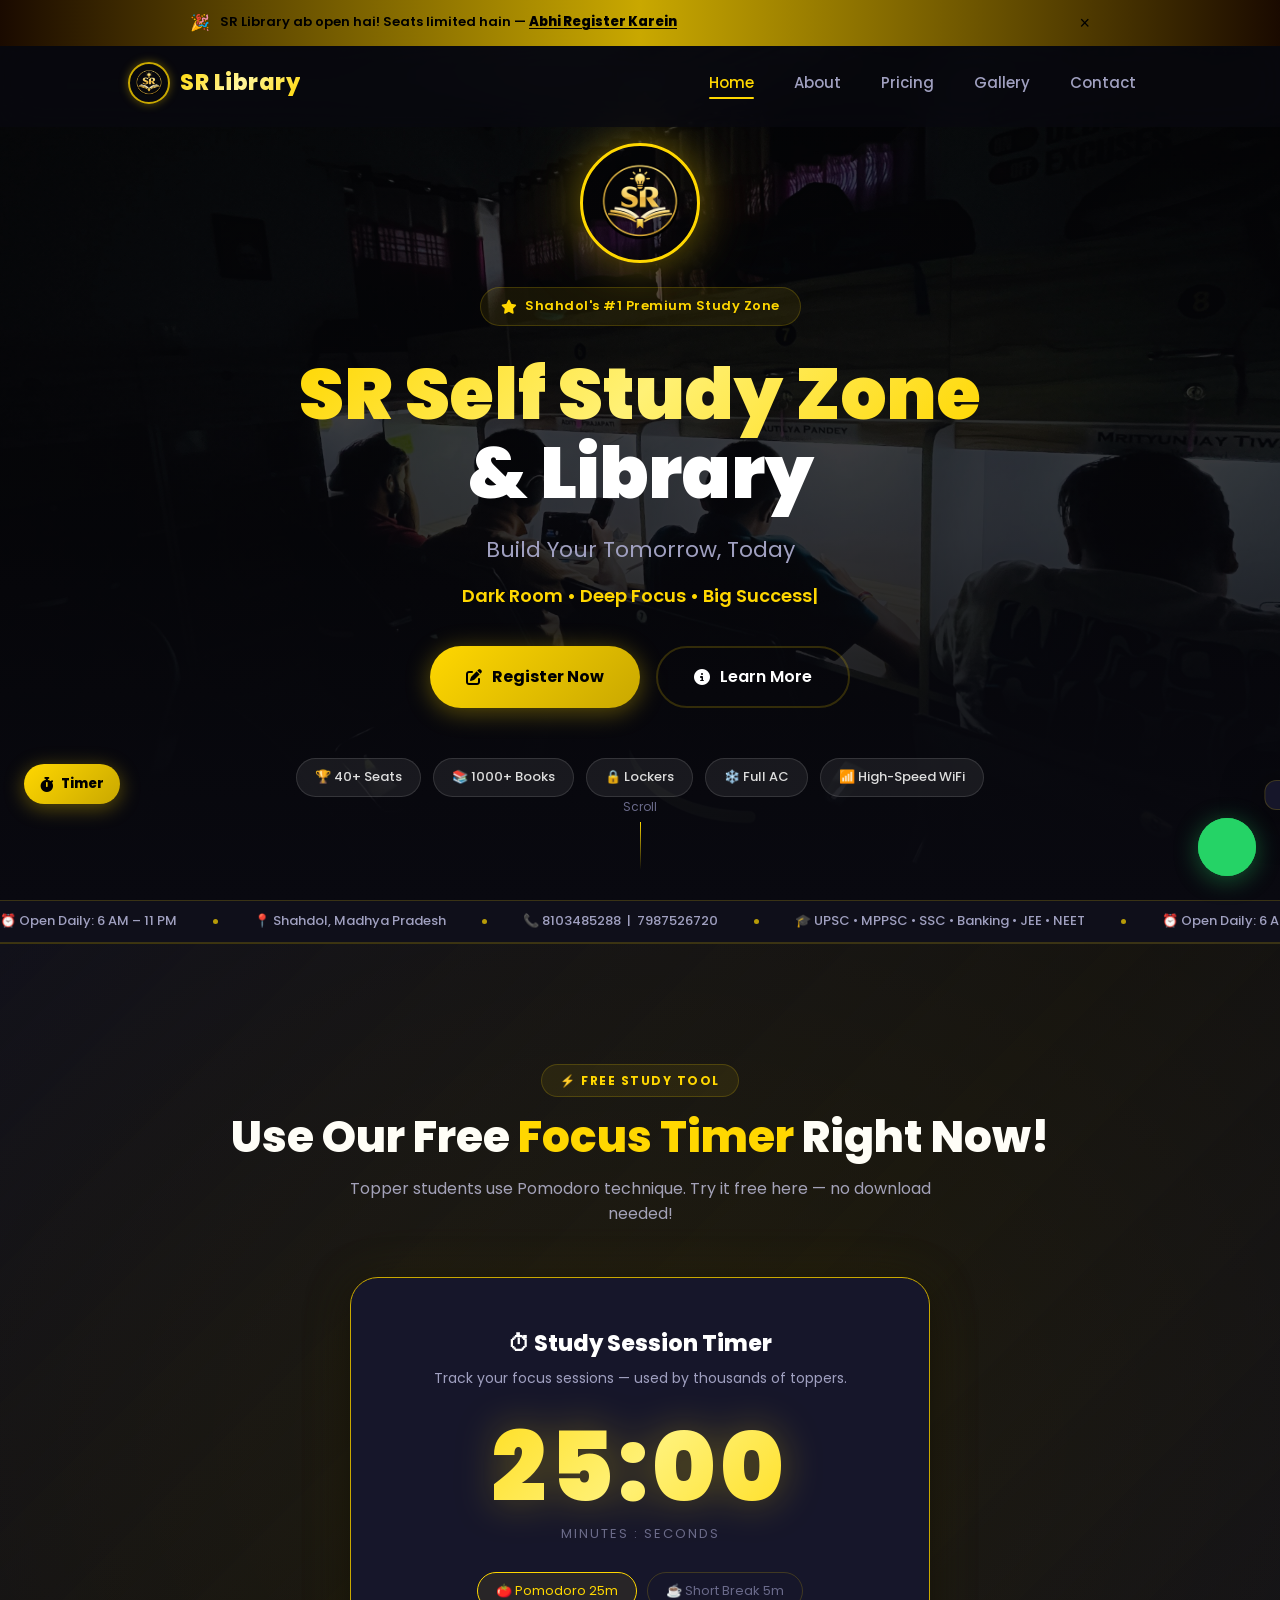
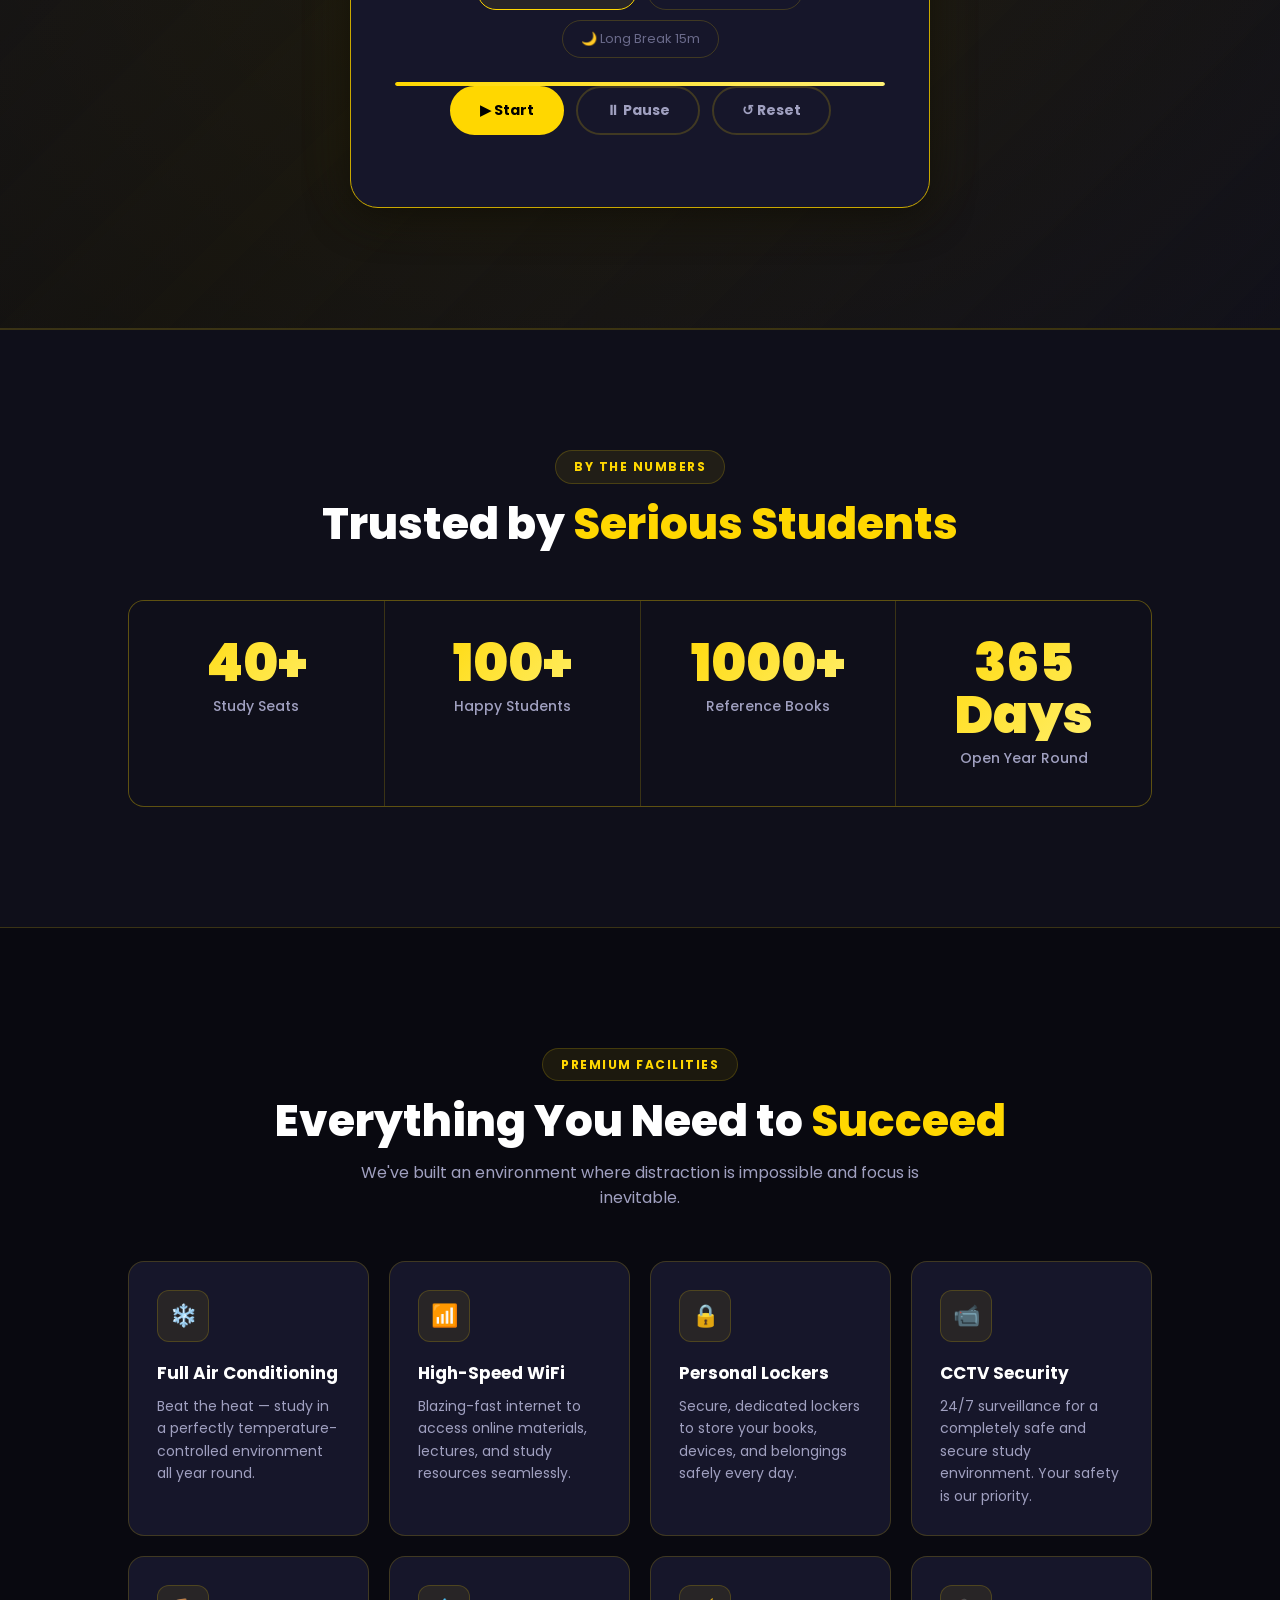
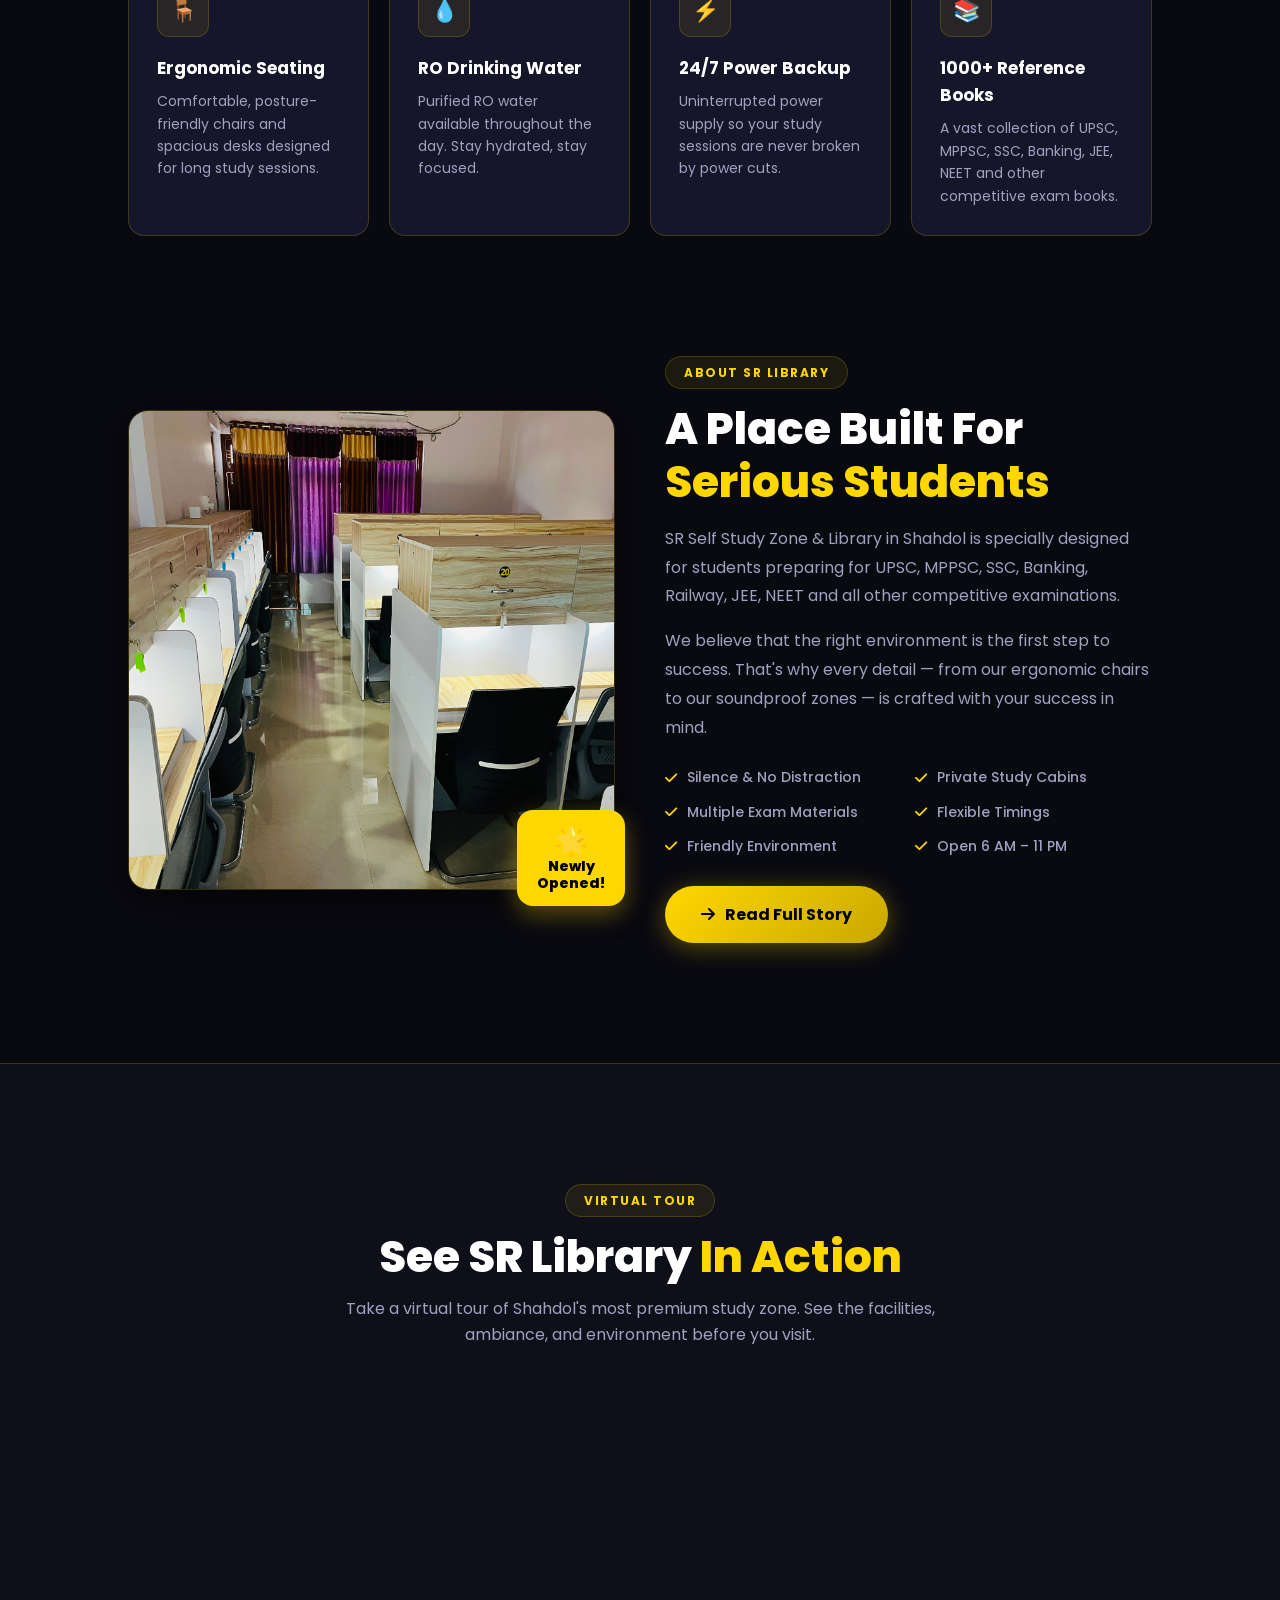
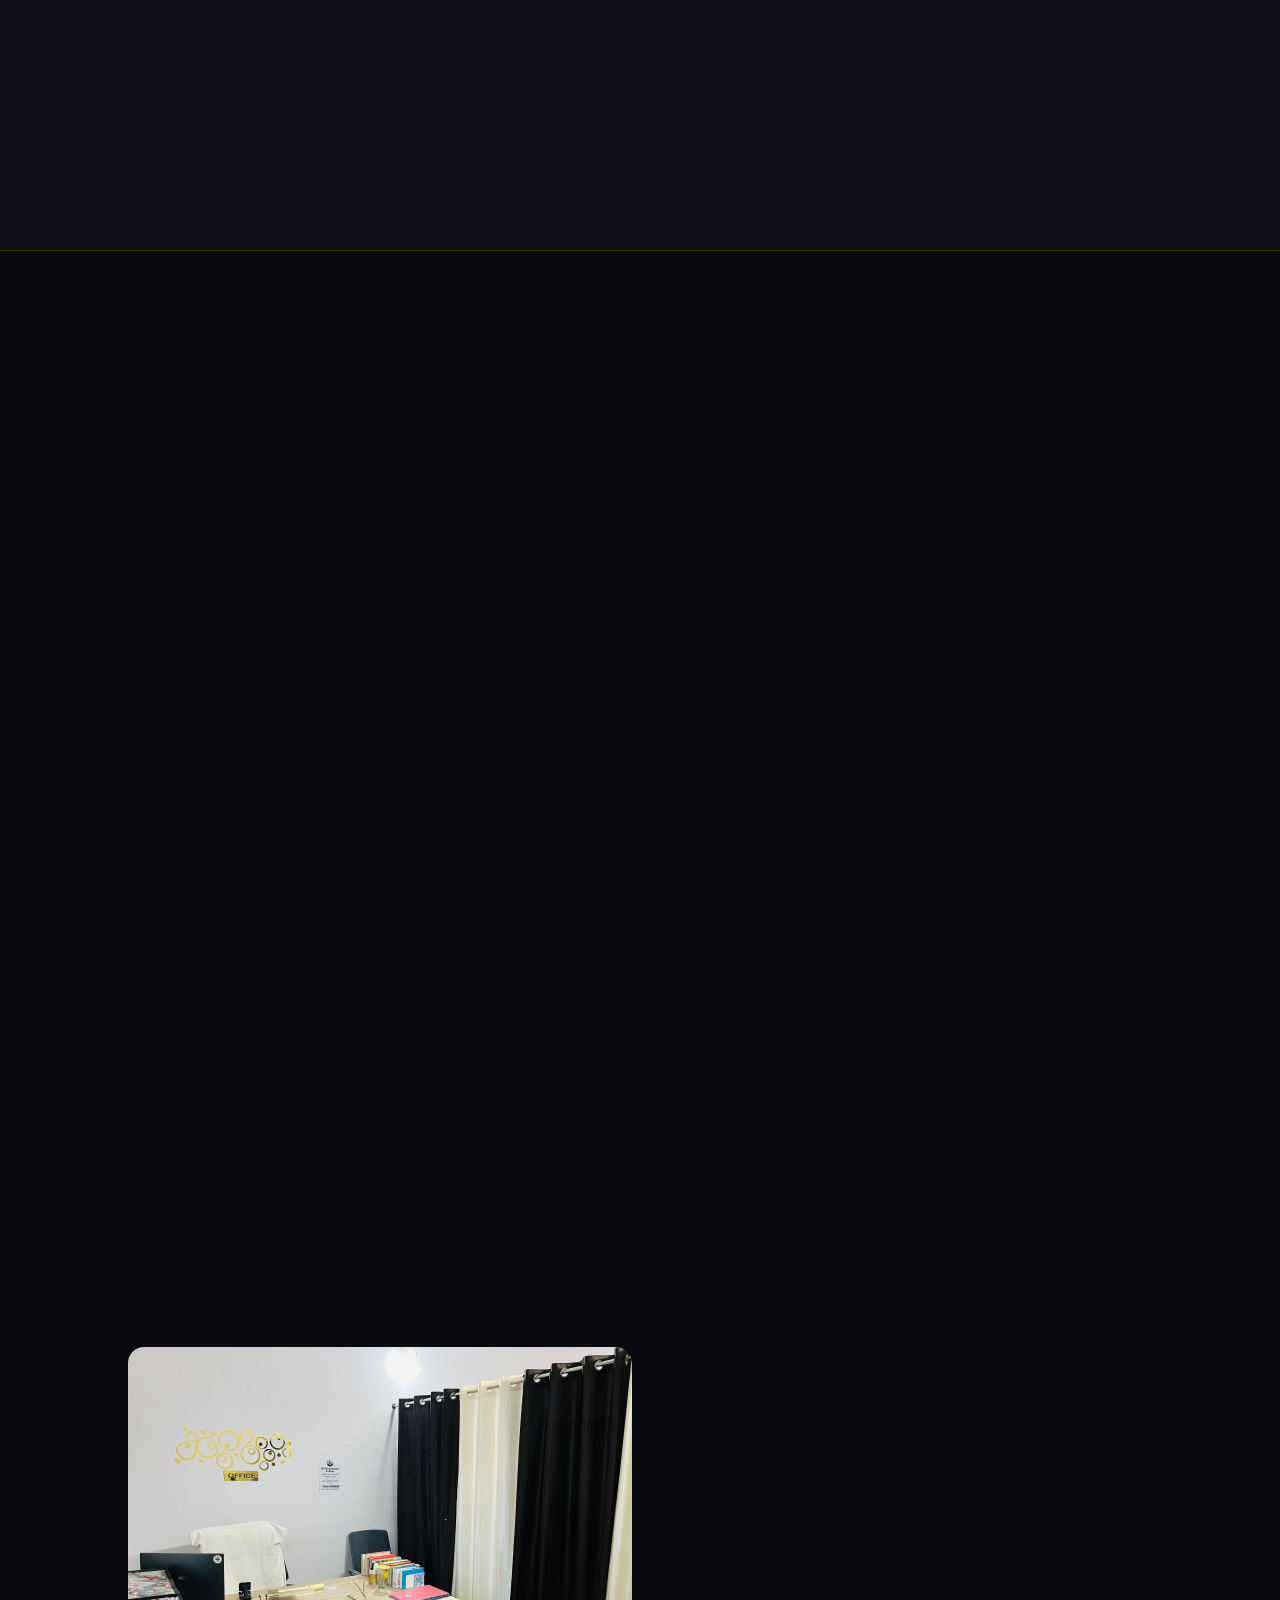
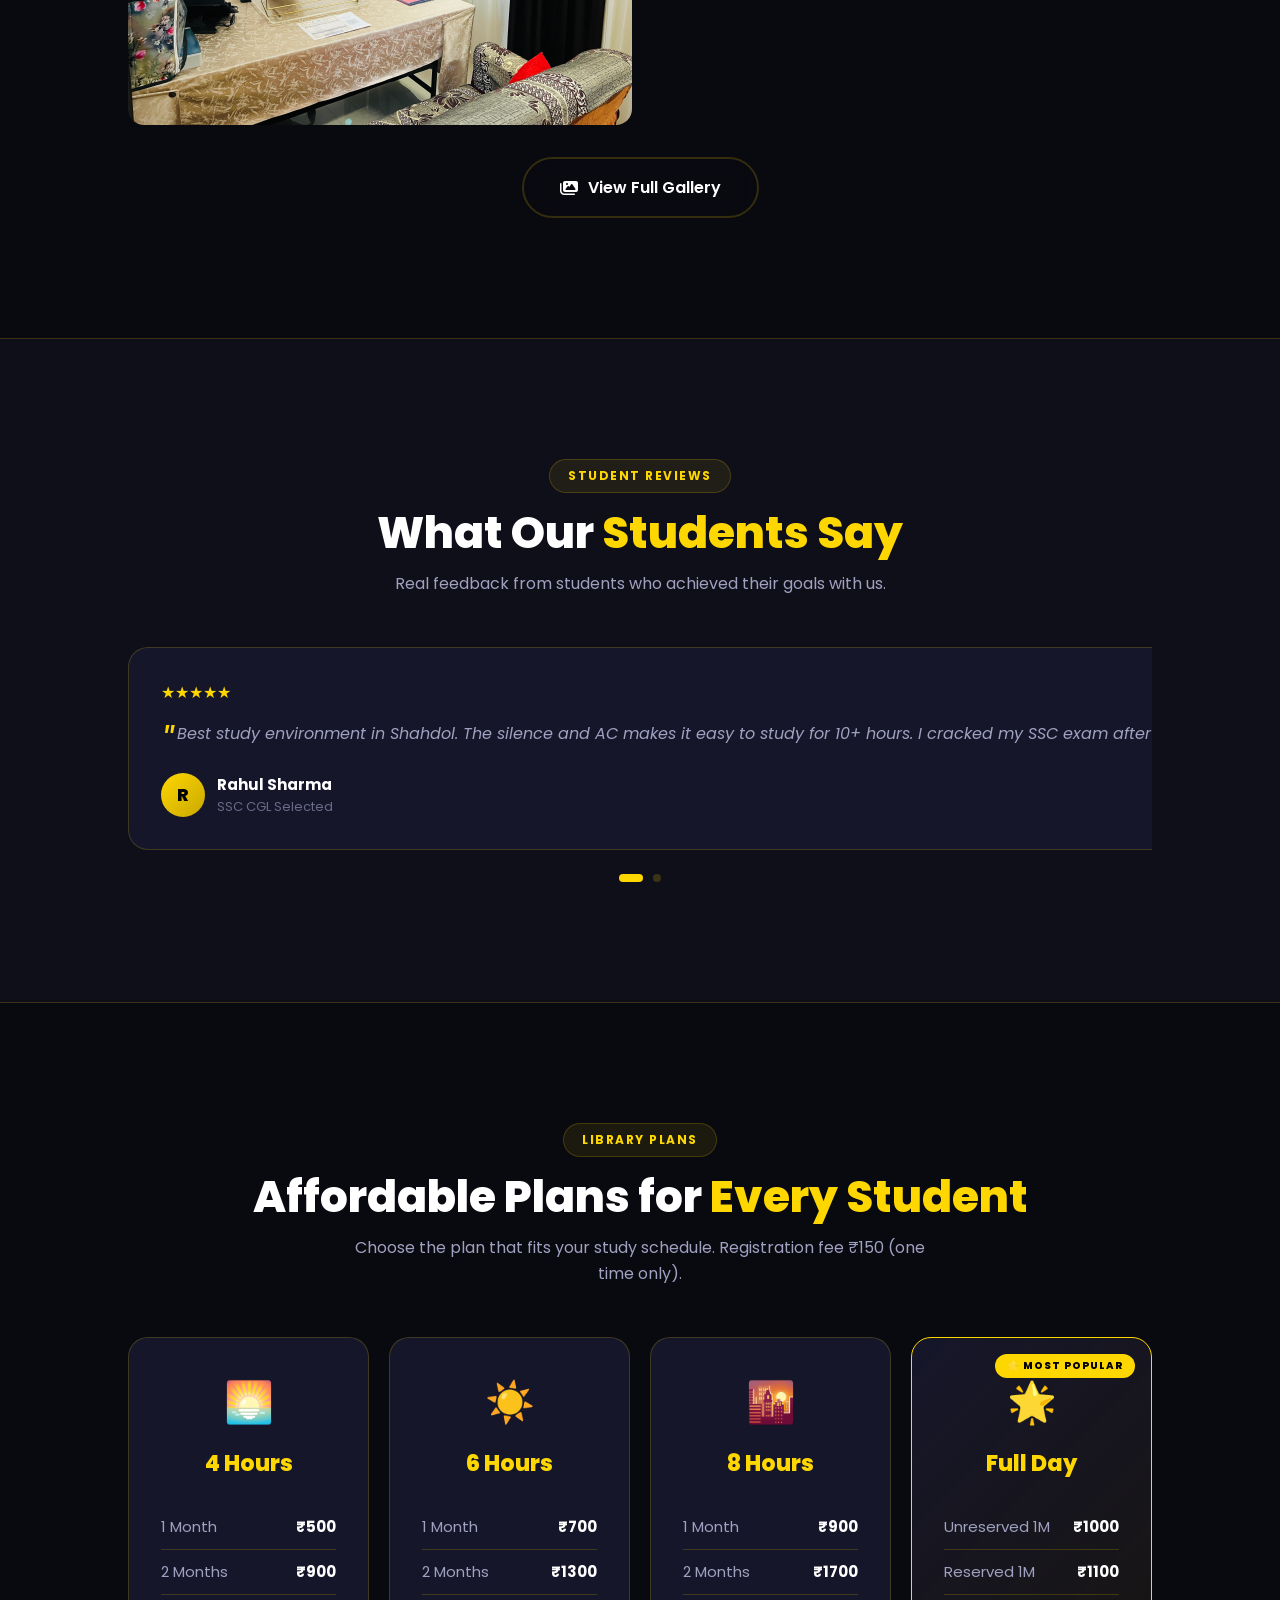
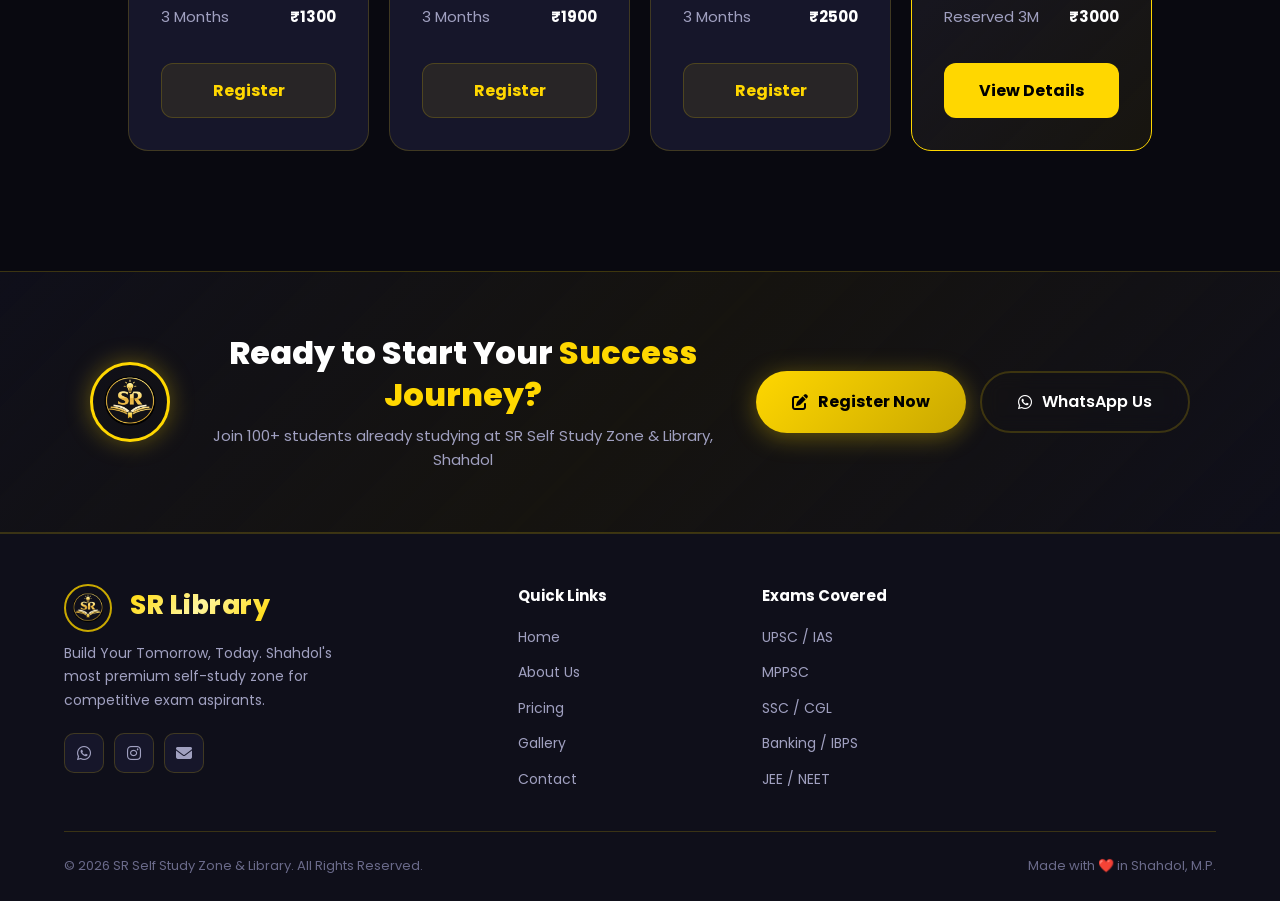
==== commit bf1c67fc: "done add gallergy added vidio enhac ewebsite and add mail open direct instagram link" ====
--- a/index.html
+++ b/index.html
@@ -13,6 +13,15 @@
 </head>
 
 <body>
+
+<!-- ── ANNOUNCEMENT BANNER ── -->
+<div class="announce-bar" id="announceBar">
+    <div class="announce-inner">
+        <span class="announce-icon">🎉</span>
+        <span>SR Library ab open hai! Seats limited hain — <a href="https://forms.gle/3rvWAvUfRWfmUg8c7" target="_blank">Abhi Register Karein</a></span>
+        <button class="announce-close" onclick="this.parentElement.parentElement.style.display='none'">&times;</button>
+    </div>
+</div>
 
 <!-- WhatsApp Float -->
 <a href="https://wa.me/918103485288" class="whatsapp" target="_blank" aria-label="Chat on WhatsApp">
@@ -115,7 +124,79 @@
     </div>
 </section>
 
-<!-- ────────────────── STATS ────────────────── -->
+<!-- ────────────────── FLOATING TIMER WIDGET ────────────────── -->
+<div class="float-timer" id="floatTimer">
+    <button class="float-timer-toggle" id="floatTimerToggle" title="Study Timer">
+        <i class="fa-solid fa-stopwatch"></i>
+        <span class="float-timer-label">Timer</span>
+    </button>
+    <div class="float-timer-panel" id="floatTimerPanel">
+        <div class="ftp-header">
+            <span>⏱ Focus Timer</span>
+            <button class="ftp-close" id="floatTimerClose"><i class="fa-solid fa-xmark"></i></button>
+        </div>
+        <div class="ftp-display" id="ftp-display">25:00</div>
+        <div class="ftp-modes">
+            <button class="ftp-mode active" data-ftp="25:00">🍅 25m</button>
+            <button class="ftp-mode" data-ftp="05:00">☕ 5m</button>
+            <button class="ftp-mode" data-ftp="15:00">🌙 15m</button>
+        </div>
+        <div class="ftp-progress"><div class="ftp-bar" id="ftp-bar"></div></div>
+        <div class="ftp-controls">
+            <button class="ftp-btn ftp-start" id="ftp-start">▶</button>
+            <button class="ftp-btn ftp-pause" id="ftp-pause">⏸</button>
+            <button class="ftp-btn ftp-reset" id="ftp-reset">↺</button>
+        </div>
+    </div>
+</div>
+
+<!-- ────────────────── QUICK INFO STRIP ────────────────── -->
+<div class="info-strip">
+    <div class="info-strip-inner">
+        <span>⏰ Open Daily: 6 AM – 11 PM</span>
+        <span class="strip-dot"></span>
+        <span>📍 Shahdol, Madhya Pradesh</span>
+        <span class="strip-dot"></span>
+        <span>📞 8103485288 &nbsp;|&nbsp; 7987526720</span>
+        <span class="strip-dot"></span>
+        <span>🎓 UPSC • MPPSC • SSC • Banking • JEE • NEET</span>
+        <span class="strip-dot"></span>
+        <span>⏰ Open Daily: 6 AM – 11 PM</span>
+        <span class="strip-dot"></span>
+        <span>📍 Shahdol, Madhya Pradesh</span>
+        <span class="strip-dot"></span>
+        <span>📞 8103485288 &nbsp;|&nbsp; 7987526720</span>
+        <span class="strip-dot"></span>
+        <span>🎓 UPSC • MPPSC • SSC • Banking • JEE • NEET</span>
+    </div>
+</div>
+
+<!-- ────────────────── POMODORO TIMER (MAIN) ────────────────── -->
+<section class="timer-section section" id="study-timer">
+    <div class="section-header reveal">
+        <span class="section-label">⚡ Free Study Tool</span>
+        <h2 class="section-title">Use Our Free <span>Focus Timer</span> Right Now!</h2>
+        <p class="section-sub">Topper students use Pomodoro technique. Try it free here — no download needed!</p>
+    </div>
+    <div class="timer-card reveal">
+        <h3>⏱ Study Session Timer</h3>
+        <p>Track your focus sessions — used by thousands of toppers.</p>
+        <div class="timer-display" id="timer-display">25:00</div>
+        <div class="timer-label">MINUTES : SECONDS</div>
+        <div class="timer-modes">
+            <button class="timer-mode-btn active" data-mode="pomodoro">🍅 Pomodoro 25m</button>
+            <button class="timer-mode-btn" data-mode="short-break">☕ Short Break 5m</button>
+            <button class="timer-mode-btn" data-mode="long-break">🌙 Long Break 15m</button>
+        </div>
+        <div class="timer-progress"><div class="timer-bar" id="timer-bar"></div></div>
+        <div class="timer-controls">
+            <button class="timer-btn start" id="timer-start">▶ Start</button>
+            <button class="timer-btn pause" id="timer-pause">⏸ Pause</button>
+            <button class="timer-btn reset" id="timer-reset">↺ Reset</button>
+        </div>
+    </div>
+</section>
+
 <section class="stats-section section">
     <div class="section-header reveal">
         <span class="section-label">By the Numbers</span>
@@ -198,8 +279,8 @@
         <div class="about-image-wrap reveal-left">
             <img src="images/gallery1.jpeg" alt="SR Library Study Room" loading="lazy">
             <div class="about-badge">
-                <strong>2+</strong>
-                Years of<br>Excellence
+                <strong>🌟</strong>
+                Newly<br>Opened!
             </div>
         </div>
         <div class="about-text reveal-right">
@@ -234,32 +315,10 @@
     </div>
     <div class="video-container reveal">
         <div class="video-wrapper">
-            <!-- 
-                📌 VIDEO ADD KARNE KA TARIKA:
-                Option 1 – YouTube video ke liye:
-                  <iframe src="https://www.youtube.com/embed/YOUR_VIDEO_ID" frameborder="0" allowfullscreen></iframe>
-                
-                Option 2 – Apni video file ke liye (video images folder mein rakhein):
-                  <video controls poster="images/gallery1.jpeg">
-                    <source src="images/library-tour.mp4" type="video/mp4">
-                  </video>
-            -->
-            <div class="video-placeholder" id="videoPlaceholder">
-                <div class="video-play-ring">
-                    <button class="video-play-btn" id="videoPlayBtn" aria-label="Play Video Tour">
-                        <i class="fa-solid fa-play"></i>
-                    </button>
-                </div>
-                <div class="video-placeholder-content">
-                    <img src="images/gallery3.jpeg" alt="SR Library Virtual Tour" class="video-thumb">
-                    <div class="video-overlay-text">
-                        <i class="fa-solid fa-video"></i>
-                        <h3>Library Tour Video</h3>
-                        <p>Add your YouTube link or MP4 video file here</p>
-                        <span class="video-hint">📩 Video file: images/library-tour.mp4 mein rakhein<br>Ya YouTube embed code yahan paste karein</span>
-                    </div>
-                </div>
-            </div>
+            <video controls poster="images/gallery1.jpeg" class="library-video" style="width:100%;border-radius:16px;display:block;">
+                <source src="images/lib.mp4" type="video/mp4">
+                Your browser does not support the video tag.
+            </video>
         </div>
         <div class="video-features">
             <div class="video-feat-item">
@@ -287,31 +346,7 @@
     </div>
 </section>
 
-<!-- ────────────────── STUDY TIMER ────────────────── -->
-<section class="timer-section section">
-    <div class="section-header reveal">
-        <span class="section-label">Study Tool</span>
-        <h2 class="section-title">Free <span>Pomodoro</span> Timer</h2>
-        <p class="section-sub">Stay on track with our built-in Pomodoro study timer. Focus for 25 minutes, then take a short break!</p>
-    </div>
-    <div class="timer-card reveal">
-        <h3>⏱ Study Session Timer</h3>
-        <p>Track your focus sessions — used by thousands of toppers.</p>
-        <div class="timer-display" id="timer-display">25:00</div>
-        <div class="timer-label">MINUTES : SECONDS</div>
-        <div class="timer-modes">
-            <button class="timer-mode-btn active" data-mode="pomodoro">🍅 Pomodoro 25m</button>
-            <button class="timer-mode-btn" data-mode="short-break">☕ Short Break 5m</button>
-            <button class="timer-mode-btn" data-mode="long-break">🌙 Long Break 15m</button>
-        </div>
-        <div class="timer-progress"><div class="timer-bar" id="timer-bar"></div></div>
-        <div class="timer-controls">
-            <button class="timer-btn start" id="timer-start">▶ Start</button>
-            <button class="timer-btn pause" id="timer-pause">⏸ Pause</button>
-            <button class="timer-btn reset" id="timer-reset">↺ Reset</button>
-        </div>
-    </div>
-</section>
+<!-- ────────────────── (Timer moved above Stats) ── -->
 
 <!-- ────────────────── GALLERY PREVIEW ────────────────── -->
 <section class="section" id="gallery-preview">
@@ -327,18 +362,18 @@
             <div class="gallery-zoom"><i class="fa-solid fa-expand"></i></div>
         </div>
         <div class="gallery-item reveal">
-            <img src="images/gallery2.jpeg" alt="Reference Books" loading="lazy">
-            <div class="gallery-overlay"><span>📖 Reference Books</span></div>
-            <div class="gallery-zoom"><i class="fa-solid fa-expand"></i></div>
-        </div>
-        <div class="gallery-item reveal">
             <img src="images/gallery3.jpeg" alt="Private Cabin" loading="lazy">
             <div class="gallery-overlay"><span>🪑 Private Study Cabin</span></div>
             <div class="gallery-zoom"><i class="fa-solid fa-expand"></i></div>
         </div>
         <div class="gallery-item reveal">
-            <img src="images/gallery4.jpeg" alt="Library Entrance" loading="lazy">
-            <div class="gallery-overlay"><span>🏛️ Library Entrance</span></div>
+            <img src="images/coridoor.jpeg" alt="Library Corridor" loading="lazy">
+            <div class="gallery-overlay"><span>🏛️ Library Corridor</span></div>
+            <div class="gallery-zoom"><i class="fa-solid fa-expand"></i></div>
+        </div>
+        <div class="gallery-item reveal">
+            <img src="images/office.jpeg" alt="Library Office" loading="lazy">
+            <div class="gallery-overlay"><span>🌟 Premium Ambiance</span></div>
             <div class="gallery-zoom"><i class="fa-solid fa-expand"></i></div>
         </div>
     </div>
@@ -484,8 +519,8 @@
             <p>Build Your Tomorrow, Today. Shahdol's most premium self-study zone for competitive exam aspirants.</p>
             <div class="footer-social">
                 <a href="https://wa.me/918103485288" class="social-btn" target="_blank" aria-label="WhatsApp"><i class="fa-brands fa-whatsapp"></i></a>
-                <a href="#" class="social-btn" aria-label="Instagram"><i class="fa-brands fa-instagram"></i></a>
-                <a href="#" class="social-btn" aria-label="Facebook"><i class="fa-brands fa-facebook"></i></a>
+                <a href="https://www.instagram.com/sr_self_study_zone_and_library?igsh=ZTg3MWJrOHRra3I2&utm_source=qr" class="social-btn" target="_blank" aria-label="Instagram"><i class="fa-brands fa-instagram"></i></a>
+                <a href="mailto:srselfstudyzone@gmail.com" class="social-btn" aria-label="Email"><i class="fa-solid fa-envelope"></i></a>
             </div>
         </div>
         <div class="footer-col">
--- a/style.css
+++ b/style.css
@@ -50,7 +50,154 @@
 ::-webkit-scrollbar-thumb { background: var(--gold-dim); border-radius: 99px; }
 
 /* ============================================================
-   NAVBAR
+   ANNOUNCEMENT BAR
+   ============================================================ */
+.announce-bar {
+    position: fixed; top: 0; left: 0; right: 0;
+    z-index: 1200;
+    background: linear-gradient(90deg, #1a0a00, var(--gold-dim), #1a0a00);
+    padding: 10px 16px;
+    text-align: center;
+}
+.announce-inner {
+    display: flex; align-items: center; justify-content: center;
+    gap: 10px; font-size: 13px; font-weight: 600; color: #000;
+    max-width: 900px; margin: 0 auto;
+}
+.announce-icon { font-size: 16px; }
+.announce-inner a {
+    color: #000; font-weight: 800;
+    text-decoration: underline; text-underline-offset: 2px;
+}
+.announce-close {
+    background: none; border: none; cursor: pointer;
+    font-size: 18px; color: #000; padding: 0 0 0 8px;
+    line-height: 1; margin-left: auto;
+}
+
+/* ============================================================
+   INFO STRIP (scrolling marquee)
+   ============================================================ */
+.info-strip {
+    overflow: hidden;
+    background: var(--bg2);
+    border-top: 1px solid var(--border);
+    border-bottom: 1px solid var(--border);
+    padding: 10px 0;
+}
+.info-strip-inner {
+    display: flex; gap: 36px; align-items: center;
+    white-space: nowrap;
+    animation: marqueeScroll 24s linear infinite;
+    font-size: 13px; color: var(--text-muted); font-weight: 500;
+}
+.info-strip-inner:hover { animation-play-state: paused; }
+.strip-dot {
+    width: 5px; height: 5px; border-radius: 50%;
+    background: var(--gold); flex-shrink: 0; opacity: .7;
+}
+@keyframes marqueeScroll {
+    0%   { transform: translateX(0); }
+    100% { transform: translateX(-50%); }
+}
+
+/* ============================================================
+   FLOATING MINI TIMER WIDGET
+   ============================================================ */
+.float-timer {
+    position: fixed;
+    bottom: 96px;
+    left: 24px;
+    z-index: 8500;
+    display: flex;
+    flex-direction: column;
+    align-items: flex-start;
+    gap: 0;
+}
+.float-timer-toggle {
+    display: flex; align-items: center; gap: 8px;
+    padding: 10px 16px; border-radius: 99px;
+    background: linear-gradient(135deg, var(--gold), var(--gold-dim));
+    color: #000; font-weight: 800; font-size: 13px;
+    border: none; cursor: pointer;
+    box-shadow: 0 4px 20px var(--gold-glow);
+    transition: transform .3s, box-shadow .3s;
+    font-family: inherit;
+}
+.float-timer-toggle:hover { transform: translateY(-2px); box-shadow: 0 8px 28px var(--gold-glow); }
+.float-timer-toggle i { font-size: 15px; }
+.float-timer-panel {
+    display: none;
+    flex-direction: column; gap: 10px;
+    background: var(--card);
+    border: 1px solid var(--border);
+    border-radius: 18px;
+    padding: 18px;
+    box-shadow: 0 12px 48px rgba(0,0,0,.7);
+    margin-bottom: 10px;
+    min-width: 200px;
+    animation: slideUpPanel .3s ease;
+}
+.float-timer-panel.open { display: flex; }
+@keyframes slideUpPanel {
+    from { opacity:0; transform:translateY(16px); }
+    to   { opacity:1; transform:translateY(0); }
+}
+.ftp-header {
+    display: flex; align-items: center; justify-content: space-between;
+    font-size: 13px; font-weight: 700; color: var(--gold);
+}
+.ftp-close {
+    background: none; border: none; color: var(--text-muted);
+    cursor: pointer; font-size: 16px; padding: 0;
+}
+.ftp-close:hover { color: var(--gold); }
+.ftp-display {
+    font-size: 36px; font-weight: 900; letter-spacing: 3px;
+    text-align: center;
+    background: linear-gradient(135deg, var(--gold), #fff176);
+    -webkit-background-clip: text; -webkit-text-fill-color: transparent;
+    background-clip: text;
+    line-height: 1;
+}
+.ftp-modes {
+    display: flex; gap: 6px; justify-content: center; flex-wrap: wrap;
+}
+.ftp-mode {
+    padding: 5px 10px; border-radius: 99px;
+    border: 1px solid var(--border);
+    background: transparent; color: var(--text-dim);
+    font-size: 11px; cursor: pointer;
+    font-family: inherit; transition: .3s;
+}
+.ftp-mode.active, .ftp-mode:hover {
+    border-color: var(--gold); color: var(--gold); background: var(--gold-glow2);
+}
+.ftp-progress {
+    height: 3px; background: var(--border);
+    border-radius: 2px; overflow: hidden;
+}
+.ftp-bar {
+    height: 100%; width: 100%;
+    background: linear-gradient(90deg, var(--gold), #fff176);
+    transition: width 1s linear; border-radius: 2px;
+}
+.ftp-controls {
+    display: flex; gap: 8px; justify-content: center;
+}
+.ftp-btn {
+    width: 40px; height: 40px; border-radius: 50%;
+    border: 1px solid var(--border);
+    background: transparent; color: var(--text-muted);
+    font-size: 16px; cursor: pointer; transition: .3s;
+    display: flex; align-items: center; justify-content: center;
+}
+.ftp-btn.ftp-start { background: var(--gold); color: #000; border-color: var(--gold); font-size: 14px; }
+.ftp-btn:hover { border-color: var(--gold); color: var(--gold); }
+.ftp-btn.ftp-start:hover { box-shadow: 0 4px 16px var(--gold-glow); }
+
+/* ============================================================
+   NAVBAR (push down for announce bar)
    ============================================================ */
 .navbar {
     position: fixed; top: 0; left: 0; right: 0;
@@ -63,8 +210,10 @@
     backdrop-filter: blur(18px);
     -webkit-backdrop-filter: blur(18px);
     border-bottom: 1px solid transparent;
-    transition: border-color .4s, background .4s;
-}
+    transition: border-color .4s, background .4s, top .3s;
+}
+.has-announce .navbar { top: 40px; }
+
 .navbar.scrolled {
     background: rgba(9, 9, 16, 0.95);
     border-bottom-color: var(--border);
@@ -506,26 +655,49 @@
    STUDY TIMER (Dynamic Feature)
    ============================================================ */
 .timer-section {
-    background: var(--bg2);
+    background: linear-gradient(135deg, var(--bg2) 0%, rgba(255,215,0,.04) 50%, var(--bg2) 100%);
     border-top: 1px solid var(--border);
     border-bottom: 1px solid var(--border);
+    position: relative;
+    overflow: hidden;
+}
+.timer-section::before {
+    content: '';
+    position: absolute;
+    top: -50%; left: -50%;
+    width: 200%; height: 200%;
+    background: radial-gradient(ellipse at center, rgba(255,215,0,.06) 0%, transparent 60%);
+    pointer-events: none;
 }
 .timer-card {
-    max-width: 560px; margin: 0 auto;
+    max-width: 580px; margin: 0 auto;
     text-align: center;
     background: var(--card);
-    border: 1px solid var(--border);
-    border-radius: 24px; padding: 44px;
-    box-shadow: var(--shadow);
+    border: 1px solid var(--gold-dim);
+    border-radius: 28px; padding: 48px 44px;
+    box-shadow: var(--shadow), 0 0 60px rgba(255,215,0,.08);
+    position: relative; overflow: hidden;
+}
+.timer-card::after {
+    content: '';
+    position: absolute; top: 0; left: -100%;
+    width: 60%; height: 100%;
+    background: linear-gradient(90deg, transparent, rgba(255,215,0,.04), transparent);
+    animation: shimmerTimer 4s ease-in-out infinite;
+}
+@keyframes shimmerTimer {
+    0%   { left: -100%; }
+    100% { left: 200%; }
 }
 .timer-card h3 { font-size: 22px; font-weight: 800; margin-bottom: 6px; }
 .timer-card p { font-size: 14px; color: var(--text-muted); margin-bottom: 30px; }
 .timer-display {
-    font-size: clamp(56px, 12vw, 88px);
+    font-size: clamp(60px, 14vw, 96px);
     font-weight: 900; letter-spacing: 4px;
-    background: linear-gradient(135deg, var(--gold), #fff176);
+    background: linear-gradient(135deg, var(--gold), #fff176, var(--gold));
     -webkit-background-clip: text; -webkit-text-fill-color: transparent;
     background-clip: text; line-height: 1; margin-bottom: 8px;
+    filter: drop-shadow(0 0 20px rgba(255,215,0,.3));
 }
 .timer-label { font-size: 13px; color: var(--text-dim); margin-bottom: 28px; letter-spacing: 2px; text-transform: uppercase; }
 .timer-controls { display: flex; gap: 12px; justify-content: center; flex-wrap: wrap; margin-bottom: 24px; }
